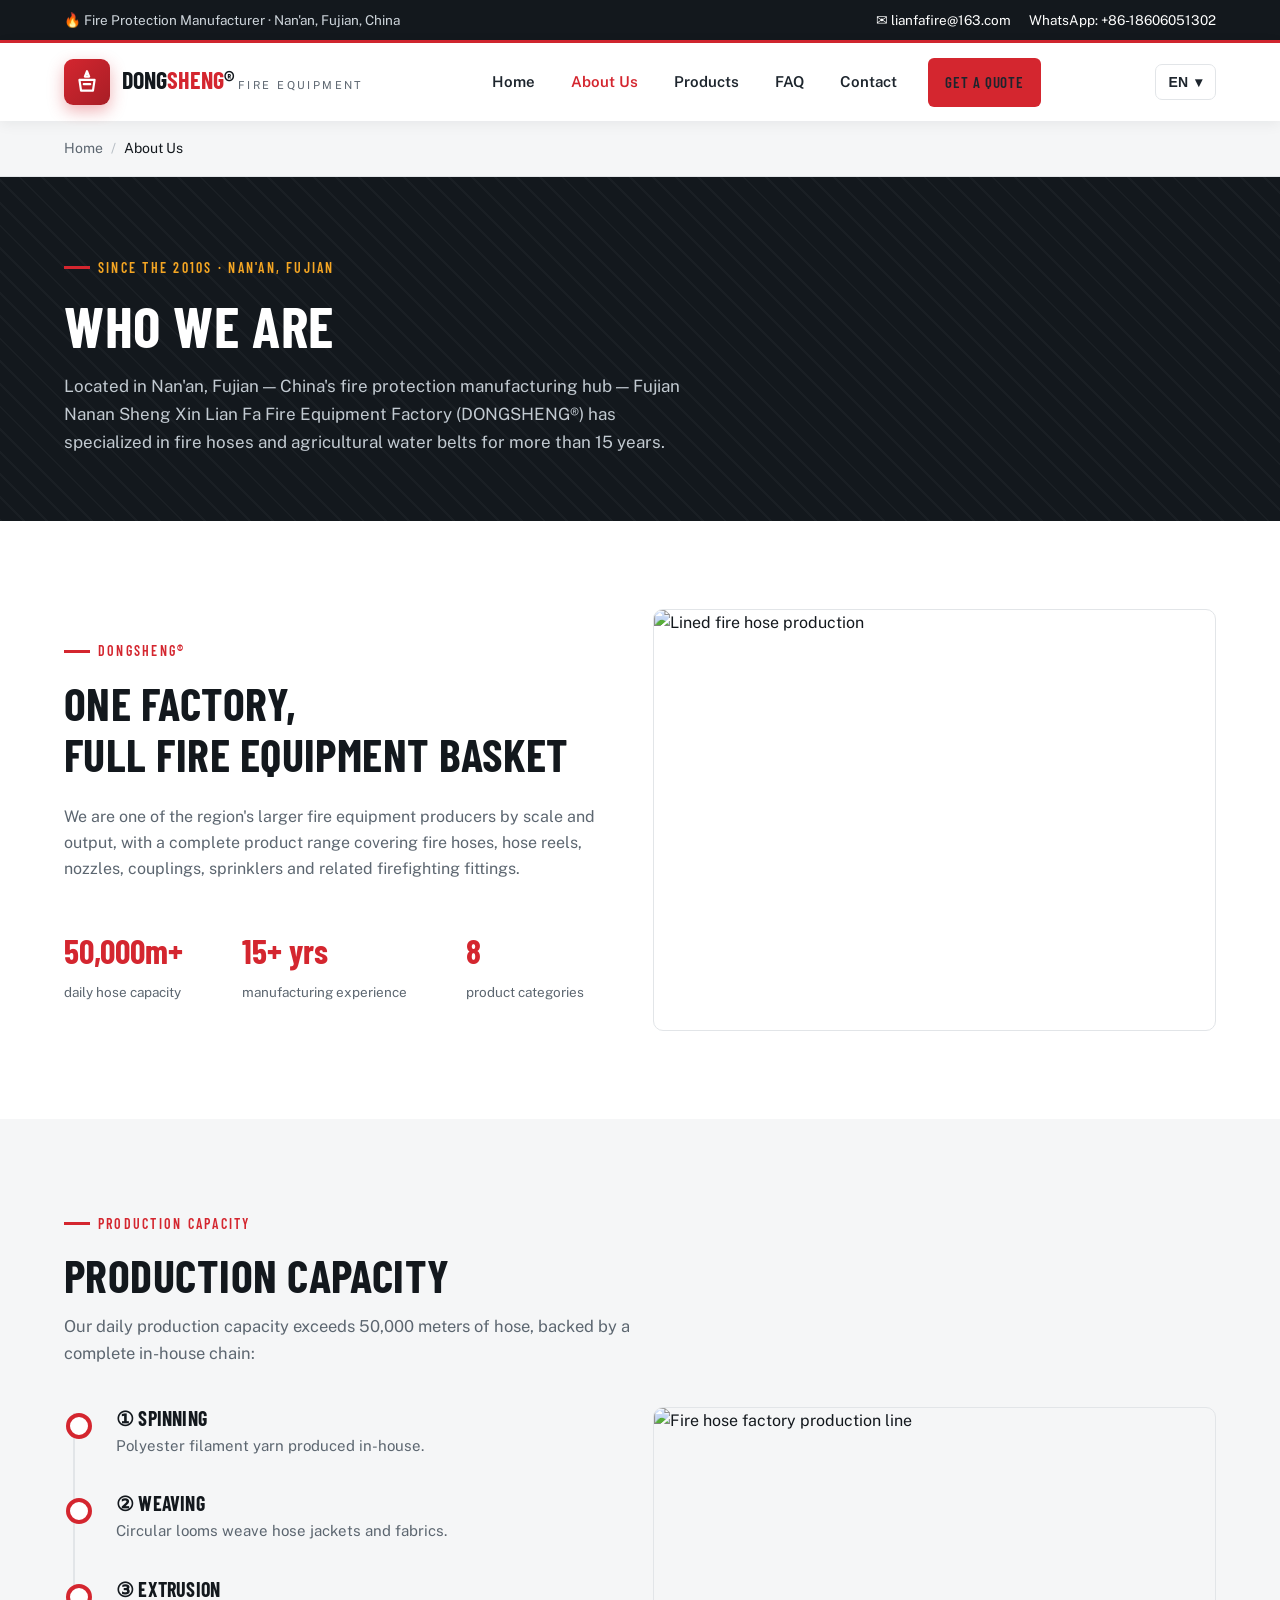
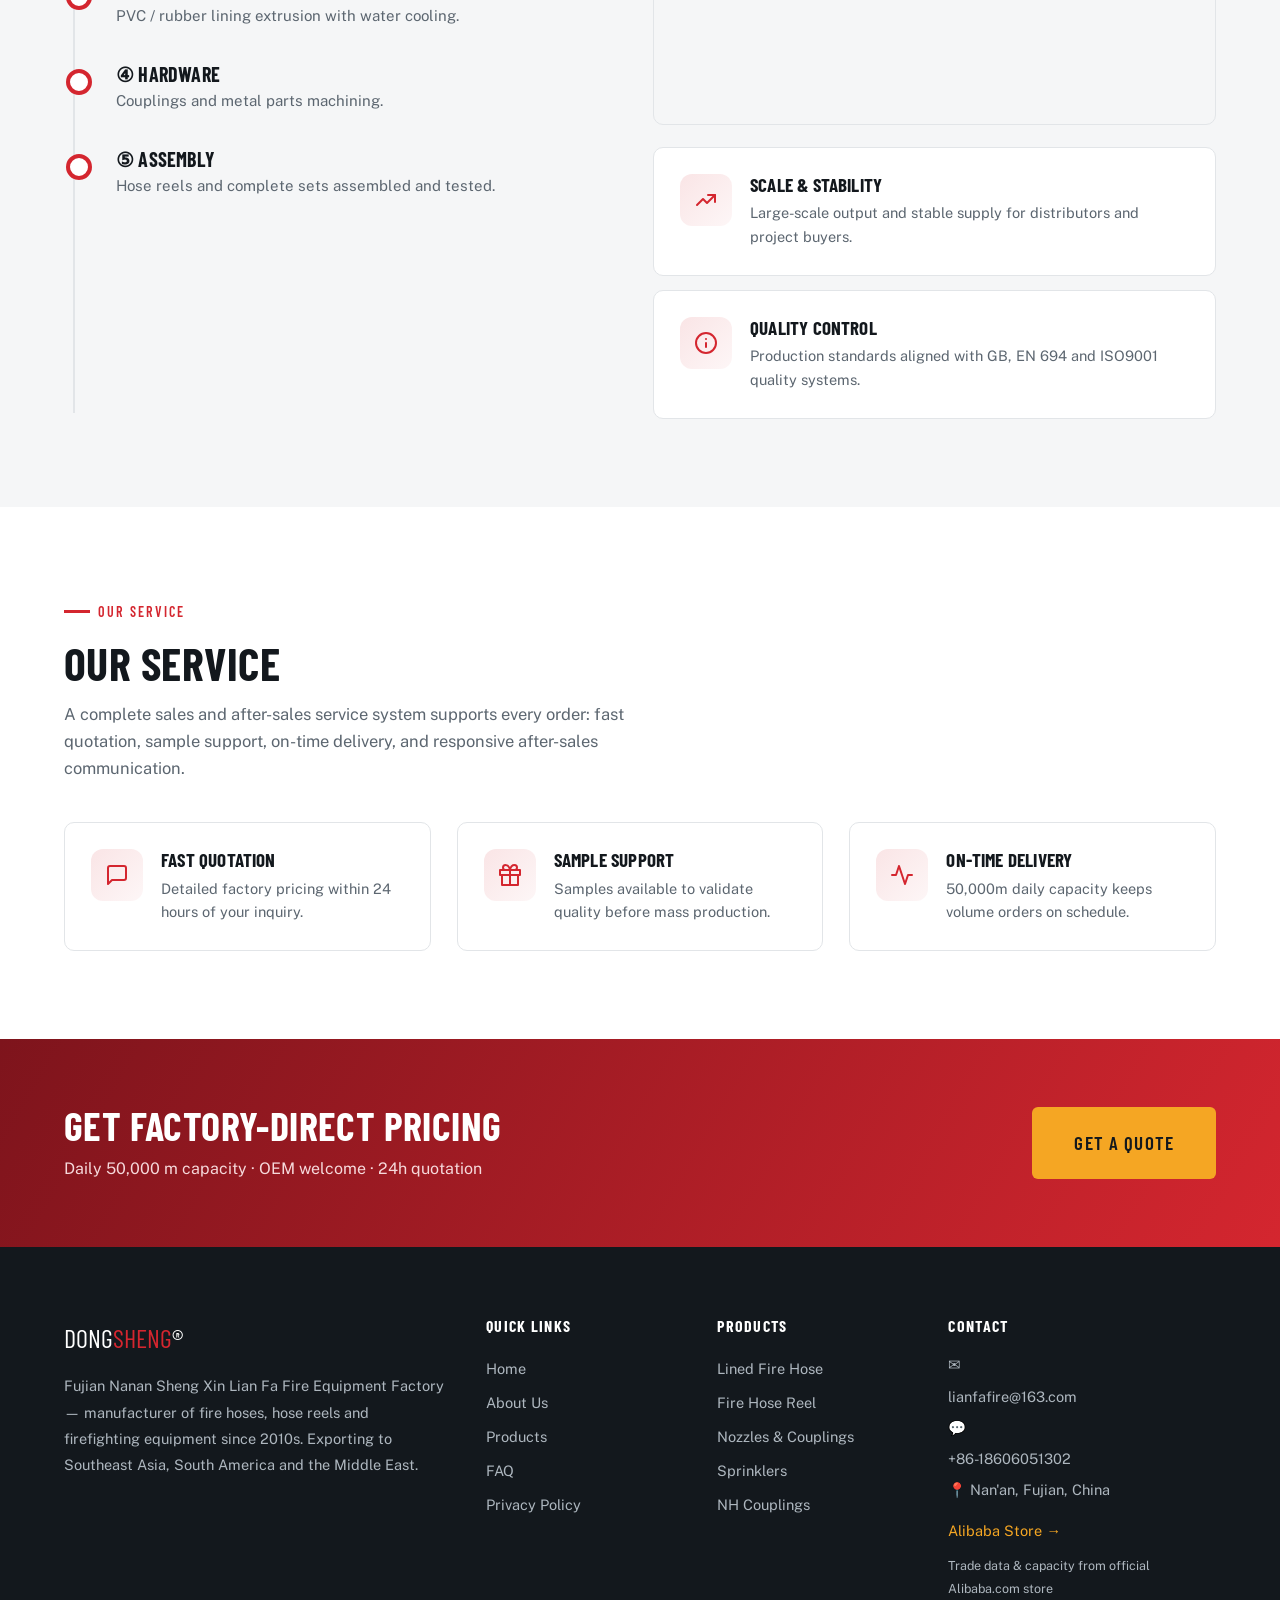
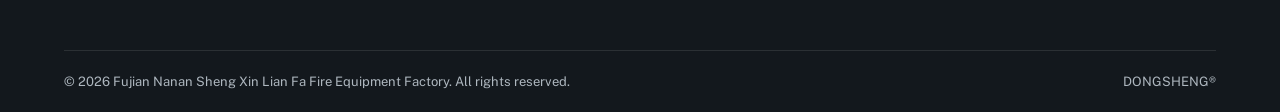
==== about.html @ 8445d13c "Initial commit: DONGSHENG fire equipment B2B site" ====
<!DOCTYPE html>
<html lang="en">
<head>
  <meta charset="UTF-8">
  <meta name="viewport" content="width=device-width, initial-scale=1.0">
  <title>About Us — Fire Equipment Factory | DONGSHENG®</title>
  <meta name="description" content="Learn about Fujian Nanan Sheng Xin Lian Fa Fire Equipment Factory (DONGSHENG®): 15+ years of fire hose manufacturing, 50,000m daily capacity, full in-house production chain from spinning to assembly.">
  <link rel="canonical" href="https://lianfafire.com/about.html">
  <meta property="og:title" content="About Us — Fire Equipment Factory | DONGSHENG®">
  <meta property="og:type" content="website">
  <meta property="og:url" content="https://lianfafire.com/about.html">
  <link rel="preconnect" href="https://fonts.googleapis.com">
  <link rel="preconnect" href="https://fonts.gstatic.com" crossorigin>
  <link href="https://fonts.googleapis.com/css2?family=Barlow+Condensed:wght@500;600;700&family=Public+Sans:wght@400;500;600;700&display=swap" rel="stylesheet">
  <link rel="stylesheet" href="assets/styles.css">
  <link rel="icon" href="data:image/svg+xml,%3Csvg xmlns='http://www.w3.org/2000/svg' viewBox='0 0 32 32'%3E%3Crect width='32' height='32' rx='7' fill='%23d4262f'/%3E%3Ctext x='16' y='23' font-family='Arial' font-size='17' font-weight='bold' fill='white' text-anchor='middle'%3EDS%3C/text%3E%3C/svg%3E">
</head>
<body>

  <div class="topbar">
    <div class="container">
      <div class="tb-item">🔥 Fire Protection Manufacturer · Nan'an, Fujian, China</div>
      <div class="tb-right">
        <a class="tb-item" href="mailto:lianfafire@163.com">✉ lianfafire@163.com</a>
        <a class="tb-item" href="https://wa.me/8618606051302" target="_blank" rel="noopener">WhatsApp: +86-18606051302</a>
      </div>
    </div>
  </div>

  <header class="header">
    <div class="container">
      <a class="logo" href="index.html" aria-label="DONGSHENG Fire Equipment Home">
        <span class="logo-mark">
          <svg width="26" height="26" viewBox="0 0 24 24" fill="none" stroke="#fff" stroke-width="2" stroke-linecap="round" stroke-linejoin="round"><path d="M12 2l2 5h-4l2-5z"/><path d="M5 10h14l-1.5 10h-11L5 10z"/><path d="M9 14h6"/></svg>
        </span>
        <span>
          <span class="logo-name">DONG<em>SHENG</em>®</span>
          <span class="logo-sub">Fire Equipment</span>
        </span>
      </a>
      <nav class="nav" aria-label="Main navigation">
        <a href="index.html" data-i18n="nav.home">Home</a>
        <a href="about.html" class="active" data-i18n="nav.about">About Us</a>
        <a href="products.html" data-i18n="nav.products">Products</a>
        <a href="faq.html" data-i18n="nav.faq">FAQ</a>
        <a href="contact.html" data-i18n="nav.contact">Contact</a>
        <a href="contact.html" class="btn btn-red nav-cta" data-i18n="nav.getQuote">Get a Quote</a>
      </nav>
      <div class="lang-switch">
        <button class="lang-btn" aria-label="Language"><span class="lang-cur">EN</span> ▾</button>
        <div class="lang-menu">
          <button data-lang="en">English <span class="lang-name">EN</span></button>
          <button data-lang="ru">Русский <span class="lang-name">RU</span></button>
          <button data-lang="pt">Português <span class="lang-name">PT</span></button>
          <button data-lang="hi">हिन्दी <span class="lang-name">HI</span></button>
          <button data-lang="zh">中文 <span class="lang-name">ZH</span></button>
        </div>
      </div>
      <button class="nav-toggle" aria-label="Menu" aria-expanded="false"><span></span><span></span><span></span></button>
    </div>
  </header>

  <main>
    <div class="crumbs">
      <div class="container"><a href="index.html" data-i18n="nav.home">Home</a><span class="sep">/</span><span data-i18n="nav.about">About Us</span></div>
    </div>

    <section class="page-hero">
      <div class="container">
        <span class="eyebrow" style="color:var(--amber);">Since the 2010s · Nan'an, Fujian</span>
        <h1 data-i18n="about.mission.title">Who We Are</h1>
        <p data-i18n="about.mission.p1">Located in Nan'an, Fujian — China's fire protection manufacturing hub — Fujian Nanan Sheng Xin Lian Fa Fire Equipment Factory (DONGSHENG®) has specialized in fire hoses and agricultural water belts for more than 15 years.</p>
      </div>
    </section>

    <section class="section">
      <div class="container">
        <div class="grid grid-2" style="align-items:center;">
          <div class="reveal">
            <span class="eyebrow">DONGSHENG®</span>
            <h2 class="section-title">One Factory,<br>Full Fire Equipment Basket</h2>
            <p class="mt-2" style="color:var(--muted);" data-i18n="about.mission.p2">We are one of the region's larger fire equipment producers by scale and output, with a complete product range covering fire hoses, hose reels, nozzles, couplings, sprinklers and related firefighting fittings.</p>
            <div class="mt-3 flex-between" style="max-width:520px;">
              <div><b style="font-family:var(--font-head);font-size:34px;color:var(--red);">50,000m+</b><br><span class="muted" style="font-size:13.5px;">daily hose capacity</span></div>
              <div><b style="font-family:var(--font-head);font-size:34px;color:var(--red);">15+ yrs</b><br><span class="muted" style="font-size:13.5px;">manufacturing experience</span></div>
              <div><b style="font-family:var(--font-head);font-size:34px;color:var(--red);">8</b><br><span class="muted" style="font-size:13.5px;">product categories</span></div>
            </div>
          </div>
          <div class="reveal">
            <div style="border:1px solid var(--line);border-radius:var(--radius);overflow:hidden;">
              <img src="https://sc02.alicdn.com/kf/A5c08ccefdda9488db5d02a4362a3e3b1j.jpg" alt="Lined fire hose production" loading="lazy" style="width:100%;aspect-ratio:4/3;object-fit:cover;">
            </div>
          </div>
        </div>
      </div>
    </section>

    <section class="section" style="background:var(--paper);">
      <div class="container">
        <div class="reveal">
          <span class="eyebrow" data-i18n="about.cap.title">Production Capacity</span>
          <h2 class="section-title" data-i18n="about.cap.title">Production Capacity</h2>
          <p class="section-sub" data-i18n="about.cap.p">Our daily production capacity exceeds 50,000 meters of hose, backed by a complete in-house chain:</p>
        </div>
        <div class="grid grid-2 mt-3">
          <div class="timeline reveal">
            <div class="tl-item"><h3>① <span data-i18n="cap.1t">Spinning</span></h3><p data-i18n="cap.1">Polyester filament yarn produced in-house.</p></div>
            <div class="tl-item"><h3>② <span data-i18n="cap.2t">Weaving</span></h3><p data-i18n="cap.2">Circular looms weave hose jackets and fabrics.</p></div>
            <div class="tl-item"><h3>③ <span data-i18n="cap.3t">Extrusion</span></h3><p data-i18n="cap.3">PVC / rubber lining extrusion with water cooling.</p></div>
            <div class="tl-item"><h3>④ <span data-i18n="cap.4t">Hardware</span></h3><p data-i18n="cap.4">Couplings and metal parts machining.</p></div>
            <div class="tl-item"><h3>⑤ <span data-i18n="cap.5t">Assembly</span></h3><p data-i18n="cap.5">Hose reels and complete sets assembled and tested.</p></div>
          </div>
          <div class="reveal">
            <div style="border:1px solid var(--line);border-radius:var(--radius);overflow:hidden;margin-bottom:22px;">
              <img src="https://sc02.alicdn.com/kf/H8f4245711346481982e16016b97c5605e.jpg" alt="Fire hose factory production line" loading="lazy" style="width:100%;aspect-ratio:16/9;object-fit:cover;">
            </div>
            <div class="feature" style="margin-bottom:14px;">
              <span class="f-icon"><svg width="24" height="24" viewBox="0 0 24 24" fill="none" stroke="currentColor" stroke-width="2" stroke-linecap="round" stroke-linejoin="round"><path d="M3 17l6-6 4 4 8-8"/><path d="M14 7h7v7"/></svg></span>
              <div><h3>Scale &amp; Stability</h3><p>Large-scale output and stable supply for distributors and project buyers.</p></div>
            </div>
            <div class="feature">
              <span class="f-icon"><svg width="24" height="24" viewBox="0 0 24 24" fill="none" stroke="currentColor" stroke-width="2" stroke-linecap="round" stroke-linejoin="round"><circle cx="12" cy="12" r="10"/><path d="M12 16v-4"/><path d="M12 8h.01"/></svg></span>
              <div><h3>Quality Control</h3><p>Production standards aligned with GB, EN 694 and ISO9001 quality systems.</p></div>
            </div>
          </div>
        </div>
      </div>
    </section>

    <section class="section">
      <div class="container">
        <div class="reveal">
          <span class="eyebrow" data-i18n="about.svc.title">Our Service</span>
          <h2 class="section-title" data-i18n="about.svc.title">Our Service</h2>
          <p class="section-sub" data-i18n="about.svc.p">A complete sales and after-sales service system supports every order: fast quotation, sample support, on-time delivery, and responsive after-sales communication.</p>
        </div>
        <div class="grid grid-3 mt-3">
          <div class="feature reveal"><span class="f-icon"><svg width="24" height="24" viewBox="0 0 24 24" fill="none" stroke="currentColor" stroke-width="2" stroke-linecap="round" stroke-linejoin="round"><path d="M21 15a2 2 0 0 1-2 2H7l-4 4V5a2 2 0 0 1 2-2h14a2 2 0 0 1 2 2z"/></svg></span><div><h3>Fast Quotation</h3><p>Detailed factory pricing within 24 hours of your inquiry.</p></div></div>
          <div class="feature reveal"><span class="f-icon"><svg width="24" height="24" viewBox="0 0 24 24" fill="none" stroke="currentColor" stroke-width="2" stroke-linecap="round" stroke-linejoin="round"><path d="M20 12v10H4V12"/><path d="M2 7h20v5H2z"/><path d="M12 22V7"/><path d="M12 7H7.5a2.5 2.5 0 0 1 0-5C11 2 12 7 12 7z"/><path d="M12 7h4.5a2.5 2.5 0 0 0 0-5C13 2 12 7 12 7z"/></svg></span><div><h3>Sample Support</h3><p>Samples available to validate quality before mass production.</p></div></div>
          <div class="feature reveal"><span class="f-icon"><svg width="24" height="24" viewBox="0 0 24 24" fill="none" stroke="currentColor" stroke-width="2" stroke-linecap="round" stroke-linejoin="round"><path d="M22 12h-4l-3 9L9 3l-3 9H2"/></svg></span><div><h3>On-time Delivery</h3><p>50,000m daily capacity keeps volume orders on schedule.</p></div></div>
        </div>
      </div>
    </section>

    <section class="band band-red">
      <div class="container" style="padding-top:64px;padding-bottom:64px;">
        <div>
          <h2 data-i18n="cta.band.title">Get Factory-Direct Pricing</h2>
          <p data-i18n="cta.band.sub">Daily 50,000 m capacity · OEM welcome · 24h quotation</p>
        </div>
        <a href="contact.html" class="btn btn-amber btn-lg" data-i18n="cta.band.btn">Get a Quote</a>
      </div>
    </section>
  </main>

  <footer class="footer">
    <div class="container">
      <div class="f-grid">
        <div>
          <div class="f-logo">DONG<em>SHENG</em>®</div>
          <p data-i18n="footer.about">Fujian Nanan Sheng Xin Lian Fa Fire Equipment Factory — manufacturer of fire hoses, hose reels and firefighting equipment. Exporting to Southeast Asia, South America and the Middle East.</p>
        </div>
        <div>
          <h4 data-i18n="footer.quick">Quick Links</h4>
          <a href="index.html" data-i18n="nav.home">Home</a>
          <a href="about.html" data-i18n="nav.about">About Us</a>
          <a href="products.html" data-i18n="nav.products">Products</a>
          <a href="faq.html" data-i18n="nav.faq">FAQ</a>
          <a href="privacy.html" data-i18n="privacy.title">Privacy Policy</a>
        </div>
        <div>
          <h4 data-i18n="footer.prod">Products</h4>
          <a href="product-fire-hose-8-65-25.html">Lined Fire Hose</a>
          <a href="product-fire-hose-reel.html">Fire Hose Reel</a>
          <a href="product-fire-nozzle.html">Nozzles &amp; Couplings</a>
          <a href="product-sprinkler-zstz15.html">Sprinklers</a>
          <a href="product-nh-couplings.html">NH Couplings</a>
        </div>
        <div>
          <h4 data-i18n="footer.contact">Contact</h4>
          <p>✉ <a href="mailto:lianfafire@163.com">lianfafire@163.com</a></p>
          <p>💬 <a href="https://wa.me/8618606051302" target="_blank" rel="noopener">+86-18606051302</a></p>
          <p>📍 Nan'an, Fujian, China</p>
          <p style="margin-top:10px;"><a href="https://lianfafire.en.alibaba.com/" target="_blank" rel="noopener" style="color:var(--amber);">Alibaba Store →</a></p>
          <p style="font-size:12.5px;margin-top:6px;" data-i18n="footer.verified">Trade data &amp; capacity from official Alibaba.com store</p>
        </div>
      </div>
      <div class="footer-bottom">
        <span>© 2026 Fujian Nanan Sheng Xin Lian Fa Fire Equipment Factory. <span data-i18n="footer.rights">All rights reserved.</span></span>
        <span>DONGSHENG®</span>
      </div>
    </div>
  </footer>

  <script src="assets/i18n.js"></script>
  <script src="assets/script.js"></script>
</body>
</html>
---- assets/styles.css ----
/* ============================================================
   LIANFA FIRE — DONGSHENG® B2B Export Website
   Design system: Fire red + charcoal industrial premium
   ============================================================ */

:root {
  --red: #d4262f;
  --red-dark: #a81e26;
  --red-deep: #7e141c;
  --amber: #f5a623;
  --amber-soft: #ffe9c2;
  --ink: #13181d;
  --ink-2: #1d252d;
  --ink-3: #26313b;
  --paper: #f5f6f7;
  --line: #e2e5e8;
  --white: #ffffff;
  --muted: #5c6670;
  --font-head: "Barlow Condensed", "Arial Narrow", sans-serif;
  --font-body: "Public Sans", "Segoe UI", sans-serif;
  --shadow: 0 10px 30px rgba(19, 24, 29, 0.12);
  --shadow-lg: 0 24px 60px rgba(19, 24, 29, 0.18);
  --radius: 10px;
  --maxw: 1200px;
}

* { margin: 0; padding: 0; box-sizing: border-box; }

html { scroll-behavior: smooth; }

body {
  font-family: var(--font-body);
  color: var(--ink);
  background: var(--white);
  line-height: 1.65;
  -webkit-font-smoothing: antialiased;
}

img { max-width: 100%; display: block; }
a { color: inherit; text-decoration: none; }
ul { list-style: none; }

.container { width: 100%; max-width: var(--maxw); margin: 0 auto; padding: 0 24px; }

/* ---------- Typography ---------- */
h1, h2, h3, h4 { font-family: var(--font-head); line-height: 1.12; letter-spacing: 0.01em; }

.section { padding: 88px 0; }
.section-tight { padding: 64px 0; }

.eyebrow {
  display: inline-flex; align-items: center; gap: 8px;
  font-family: var(--font-head); font-size: 14px; font-weight: 600;
  letter-spacing: 0.16em; text-transform: uppercase; color: var(--red);
  margin-bottom: 14px;
}
.eyebrow::before { content: ""; width: 26px; height: 3px; background: var(--red); }

.section-title { font-size: clamp(30px, 4vw, 46px); font-weight: 700; text-transform: uppercase; }
.section-sub { color: var(--muted); max-width: 640px; margin-top: 12px; font-size: 16.5px; }

.lead { font-size: 19px; color: var(--ink-2); }

/* ---------- Buttons ---------- */
.btn {
  display: inline-flex; align-items: center; justify-content: center; gap: 10px;
  padding: 15px 30px; border-radius: 6px;
  font-family: var(--font-head); font-size: 17px; font-weight: 600;
  letter-spacing: 0.06em; text-transform: uppercase;
  cursor: pointer; border: 2px solid transparent; transition: all 0.25s ease;
}
.btn-red { background: var(--red); color: #fff; }
.btn-red:hover { background: var(--red-dark); transform: translateY(-2px); box-shadow: 0 12px 26px rgba(212, 38, 47, 0.35); }
.btn-amber { background: var(--amber); color: var(--ink); }
.btn-amber:hover { background: #e8951a; transform: translateY(-2px); }
.btn-ghost { background: transparent; color: #fff; border-color: rgba(255,255,255,0.45); }
.btn-ghost:hover { border-color: #fff; background: rgba(255,255,255,0.08); }
.btn-dark { background: var(--ink); color: #fff; }
.btn-dark:hover { background: var(--ink-2); }
.btn-lg { padding: 18px 40px; font-size: 19px; }

/* ---------- Top bar ---------- */
.topbar {
  background: var(--ink); color: #cfd6dc; font-size: 13.5px;
  padding: 9px 0; border-bottom: 3px solid var(--red);
}
.topbar .container { display: flex; justify-content: space-between; align-items: center; gap: 16px; flex-wrap: wrap; }
.topbar a { color: #fff; }
.topbar .tb-item { display: inline-flex; align-items: center; gap: 6px; }
.topbar .tb-right { display: flex; gap: 18px; align-items: center; }

/* ---------- Header ---------- */
.header { position: sticky; top: 0; z-index: 100; background: var(--white); box-shadow: 0 2px 14px rgba(19,24,29,0.07); }
.header .container { display: flex; align-items: center; justify-content: space-between; height: 78px; gap: 20px; }

.logo { display: flex; align-items: center; gap: 12px; }
.logo-mark {
  width: 46px; height: 46px; border-radius: 9px;
  background: linear-gradient(135deg, var(--red) 0%, var(--red-dark) 100%);
  display: grid; place-items: center; color: #fff;
  box-shadow: 0 6px 16px rgba(212,38,47,0.35);
}
.logo-name { font-family: var(--font-head); font-weight: 700; font-size: 24px; line-height: 1; text-transform: uppercase; }
.logo-name em { font-style: normal; color: var(--red); }
.logo-sub { font-size: 11px; letter-spacing: 0.22em; color: var(--muted); text-transform: uppercase; margin-top: 3px; }

.nav { display: flex; align-items: center; gap: 6px; }
.nav a {
  padding: 10px 15px; font-size: 15px; font-weight: 600; color: var(--ink-2);
  border-radius: 6px; transition: all 0.2s;
}
.nav a:hover { color: var(--red); background: rgba(212,38,47,0.06); }
.nav a.active { color: var(--red); }

.nav-cta { margin-left: 10px; padding: 11px 22px; }

.lang-switch { position: relative; }
.lang-btn {
  display: inline-flex; align-items: center; gap: 7px;
  padding: 9px 13px; border: 1.5px solid var(--line); border-radius: 7px;
  background: #fff; cursor: pointer; font-size: 14px; font-weight: 600; color: var(--ink-2);
}
.lang-btn:hover { border-color: var(--red); }
.lang-menu {
  position: absolute; top: calc(100% + 8px); right: 0; min-width: 170px;
  background: #fff; border: 1px solid var(--line); border-radius: 9px;
  box-shadow: var(--shadow); overflow: hidden; display: none; z-index: 50;
}
.lang-menu.open { display: block; }
.lang-menu button {
  width: 100%; text-align: left; padding: 11px 16px; border: 0; background: #fff;
  font-size: 14.5px; cursor: pointer; display: flex; justify-content: space-between; gap: 8px;
}
.lang-menu button:hover { background: var(--paper); }
.lang-menu button .lang-name { color: var(--muted); font-size: 12.5px; }

/* Mobile nav */
.nav-toggle { display: none; background: none; border: 0; cursor: pointer; padding: 8px; }
.nav-toggle span { display: block; width: 24px; height: 2.6px; background: var(--ink); margin: 5px 0; border-radius: 2px; transition: 0.3s; }

@media (max-width: 1020px) {
  .nav-toggle { display: block; }
  .nav {
    position: fixed; top: 0; right: -320px; width: 300px; height: 100vh;
    background: var(--white); flex-direction: column; align-items: flex-start;
    padding: 96px 28px 40px; gap: 4px; transition: right 0.35s ease;
    box-shadow: -20px 0 50px rgba(0,0,0,0.15); z-index: 90;
  }
  .nav.open { right: 0; }
  .nav a { width: 100%; font-size: 17px; padding: 13px 10px; }
  .nav-cta { margin: 16px 0 0; width: 100%; justify-content: center; }
  .lang-switch { position: fixed; top: 22px; right: 78px; z-index: 95; }
}

/* ---------- Hero ---------- */
.hero {
  position: relative; color: #fff; overflow: hidden;
  background:
    linear-gradient(115deg, rgba(13,17,21,0.96) 0%, rgba(19,24,29,0.88) 55%, rgba(212,38,47,0.55) 100%),
    repeating-linear-gradient(45deg, rgba(255,255,255,0.035) 0 2px, transparent 2px 14px),
    var(--ink);
}
.hero::after {
  content: ""; position: absolute; inset: 0; pointer-events: none;
  background: linear-gradient(90deg, transparent 0 62%, rgba(245,166,35,0.14) 62% 65%, transparent 65%),
              linear-gradient(0deg, transparent 0 85%, rgba(255,255,255,0.05) 85% 100%);
}
.hero .container { position: relative; z-index: 2; padding-top: 108px; padding-bottom: 118px; }

.hero-tag {
  display: inline-flex; align-items: center; gap: 10px;
  background: rgba(255,255,255,0.1); border: 1px solid rgba(255,255,255,0.22);
  padding: 8px 16px; border-radius: 100px; font-size: 13.5px; letter-spacing: 0.1em;
  text-transform: uppercase; margin-bottom: 26px; backdrop-filter: blur(4px);
}
.hero-tag .dot { width: 8px; height: 8px; border-radius: 50%; background: var(--amber); animation: pulse 1.6s infinite; }

.hero h1 { font-size: clamp(42px, 6.4vw, 78px); font-weight: 700; text-transform: uppercase; max-width: 780px; }
.hero h1 .hl { color: var(--amber); }
.hero p { font-size: 18.5px; max-width: 620px; margin: 22px 0 34px; color: #d9dee3; }
.hero-actions { display: flex; gap: 16px; flex-wrap: wrap; }

.hero-stats {
  display: grid; grid-template-columns: repeat(4, 1fr); gap: 18px;
  margin-top: 64px; padding-top: 40px; border-top: 1px solid rgba(255,255,255,0.16);
}
.stat b { font-family: var(--font-head); font-size: clamp(30px, 3.6vw, 44px); font-weight: 700; color: #fff; display: block; }
.stat b em { font-style: normal; color: var(--amber); }
.stat span { font-size: 14px; color: #b9c2ca; letter-spacing: 0.06em; text-transform: uppercase; }

@keyframes pulse { 0%,100% { opacity: 1; } 50% { opacity: 0.35; } }

/* ---------- Marquee strip ---------- */
.strip { background: var(--red); color: #fff; padding: 14px 0; overflow: hidden; }
.strip-track { display: flex; gap: 52px; white-space: nowrap; animation: scrollx 30s linear infinite; width: max-content; }
.strip span { font-family: var(--font-head); font-size: 16px; letter-spacing: 0.14em; text-transform: uppercase; font-weight: 600; display: inline-flex; align-items: center; gap: 52px; }
@keyframes scrollx { to { transform: translateX(-50%); } }

/* ---------- Cards ---------- */
.grid { display: grid; gap: 26px; }
.grid-2 { grid-template-columns: repeat(2, 1fr); }
.grid-3 { grid-template-columns: repeat(3, 1fr); }
.grid-4 { grid-template-columns: repeat(4, 1fr); }
@media (max-width: 980px) { .grid-4 { grid-template-columns: repeat(2, 1fr); } .grid-3 { grid-template-columns: repeat(2, 1fr); } }
@media (max-width: 640px) { .grid-4, .grid-3, .grid-2 { grid-template-columns: 1fr; } }

.card {
  background: #fff; border: 1px solid var(--line); border-radius: var(--radius);
  overflow: hidden; transition: transform 0.3s ease, box-shadow 0.3s ease;
}
.card:hover { transform: translateY(-6px); box-shadow: var(--shadow-lg); }

.product-card .p-media {
  aspect-ratio: 4/3; background: var(--paper); display: grid; place-items: center;
  position: relative; overflow: hidden;
}
.product-card .p-media img { width: 100%; height: 100%; object-fit: cover; }
.product-card .p-body { padding: 22px 22px 26px; }
.product-card h3 { font-size: 21px; text-transform: uppercase; }
.product-card .p-cat { font-size: 12.5px; letter-spacing: 0.12em; text-transform: uppercase; color: var(--red); font-weight: 700; margin-bottom: 8px; }
.product-card p { color: var(--muted); font-size: 14.5px; margin: 10px 0 16px; }
.product-card .btn { width: 100%; }

.badge {
  position: absolute; top: 14px; left: 14px; z-index: 2;
  background: var(--amber); color: var(--ink); font-family: var(--font-head);
  font-size: 12px; font-weight: 700; letter-spacing: 0.12em; text-transform: uppercase;
  padding: 6px 12px; border-radius: 100px;
}

/* ---------- Feature blocks ---------- */
.feature { display: flex; gap: 18px; padding: 26px; background: #fff; border: 1px solid var(--line); border-radius: var(--radius); }
.feature .f-icon {
  flex: 0 0 52px; width: 52px; height: 52px; border-radius: 12px;
  background: linear-gradient(135deg, rgba(212,38,47,0.12), rgba(212,38,47,0.04));
  color: var(--red); display: grid; place-items: center;
}
.feature h3 { font-size: 19px; text-transform: uppercase; margin-bottom: 6px; }
.feature p { font-size: 14.5px; color: var(--muted); }

/* ---------- Spec table ---------- */
.spec-table { width: 100%; border-collapse: collapse; background: #fff; border: 1px solid var(--line); border-radius: var(--radius); overflow: hidden; }
.spec-table th, .spec-table td { padding: 14px 18px; text-align: left; font-size: 15px; border-bottom: 1px solid var(--line); }
.spec-table th { background: var(--ink); color: #fff; font-family: var(--font-head); font-size: 14.5px; letter-spacing: 0.1em; text-transform: uppercase; }
.spec-table tr:last-child td { border-bottom: 0; }
.spec-table tr:nth-child(even) td { background: var(--paper); }
.spec-table td:first-child { font-weight: 700; color: var(--ink-2); width: 34%; }

/* ---------- Quote / band ---------- */
.band { background: var(--ink); color: #fff; }
.band .container { display: flex; align-items: center; justify-content: space-between; gap: 32px; flex-wrap: wrap; }
.band h2 { font-size: clamp(26px, 3.4vw, 40px); text-transform: uppercase; }
.band p { color: #c2cad1; margin-top: 8px; max-width: 560px; }
.band-red { background: linear-gradient(120deg, var(--red-deep), var(--red)); }
.band-red p { color: #f6d9db; }

/* ---------- Timeline ---------- */
.timeline { position: relative; padding-left: 34px; }
.timeline::before { content: ""; position: absolute; left: 9px; top: 6px; bottom: 6px; width: 2px; background: var(--line); }
.tl-item { position: relative; padding: 0 0 34px 18px; }
.tl-item::before {
  content: ""; position: absolute; left: -32px; top: 6px; width: 18px; height: 18px;
  border-radius: 50%; background: #fff; border: 4px solid var(--red);
}
.tl-item h3 { font-size: 20px; text-transform: uppercase; }
.tl-item p { color: var(--muted); font-size: 15px; margin-top: 4px; }

/* ---------- FAQ ---------- */
.faq-item { border: 1px solid var(--line); border-radius: var(--radius); margin-bottom: 14px; background: #fff; overflow: hidden; }
.faq-q {
  width: 100%; text-align: left; background: none; border: 0; cursor: pointer;
  padding: 20px 22px; font-family: var(--font-head); font-size: 19px; font-weight: 600;
  display: flex; justify-content: space-between; align-items: center; gap: 16px; color: var(--ink);
}
.faq-q .faq-ico { flex: 0 0 26px; width: 26px; height: 26px; border-radius: 50%; background: rgba(212,38,47,0.1); color: var(--red); display: grid; place-items: center; font-size: 18px; transition: transform 0.3s; }
.faq-item.open .faq-q .faq-ico { transform: rotate(45deg); }
.faq-a { max-height: 0; overflow: hidden; transition: max-height 0.35s ease; }
.faq-a-inner { padding: 0 22px 22px; color: var(--muted); font-size: 15.5px; }

/* ---------- Forms ---------- */
.form-card { background: #fff; border: 1px solid var(--line); border-radius: var(--radius); padding: 34px; box-shadow: var(--shadow); }
.field { margin-bottom: 18px; }
.field label { display: block; font-weight: 600; font-size: 14px; margin-bottom: 7px; }
.field input, .field select, .field textarea {
  width: 100%; padding: 13px 15px; border: 1.5px solid var(--line); border-radius: 7px;
  font-family: var(--font-body); font-size: 15px; transition: border-color 0.2s; background: #fff;
}
.field input:focus, .field select:focus, .field textarea:focus { outline: none; border-color: var(--red); }
.field textarea { min-height: 130px; resize: vertical; }
.form-note { font-size: 13px; color: var(--muted); margin-top: 14px; }

/* ---------- Contact info cards ---------- */
.contact-card { background: #fff; border: 1px solid var(--line); border-radius: var(--radius); padding: 28px; display: flex; gap: 18px; align-items: flex-start; }
.contact-card .c-icon { flex: 0 0 50px; width: 50px; height: 50px; border-radius: 12px; background: linear-gradient(135deg, var(--red), var(--red-dark)); color: #fff; display: grid; place-items: center; }
.contact-card h3 { font-size: 18px; text-transform: uppercase; margin-bottom: 4px; }
.contact-card p { color: var(--muted); font-size: 14.5px; }
.contact-card a { color: var(--red); font-weight: 600; word-break: break-all; }

/* ---------- Breadcrumb ---------- */
.crumbs { background: var(--paper); border-bottom: 1px solid var(--line); padding: 16px 0; font-size: 14px; }
.crumbs a { color: var(--muted); }
.crumbs a:hover { color: var(--red); }
.crumbs .sep { color: #b6bdc4; margin: 0 8px; }

/* ---------- Page hero (inner) ---------- */
.page-hero { background: var(--ink); color: #fff; padding: 74px 0 64px; position: relative; overflow: hidden; }
.page-hero::before {
  content: ""; position: absolute; inset: 0;
  background: repeating-linear-gradient(45deg, rgba(255,255,255,0.03) 0 2px, transparent 2px 16px);
}
.page-hero .container { position: relative; z-index: 2; }
.page-hero h1 { font-size: clamp(36px, 5vw, 58px); text-transform: uppercase; }
.page-hero p { color: #c2cad1; max-width: 620px; margin-top: 14px; font-size: 17px; }

/* ---------- Reveal animation ---------- */
.reveal { opacity: 0; transform: translateY(26px); transition: opacity 0.7s ease, transform 0.7s ease; }
.reveal.visible { opacity: 1; transform: none; }

/* ---------- Footer ---------- */
.footer { background: var(--ink); color: #aeb7bf; padding: 70px 0 0; font-size: 14.5px; }
.footer .f-grid { display: grid; grid-template-columns: 2fr 1fr 1fr 1.4fr; gap: 40px; padding-bottom: 50px; }
.footer h4 { color: #fff; font-size: 16px; text-transform: uppercase; letter-spacing: 0.08em; margin-bottom: 18px; }
.footer a { color: #aeb7bf; display: block; padding: 5px 0; transition: color 0.2s; }
.footer a:hover { color: var(--amber); }
.footer p { line-height: 1.8; }
.footer .f-logo { font-family: var(--font-head); font-size: 26px; color: #fff; text-transform: uppercase; margin-bottom: 14px; }
.footer .f-logo em { font-style: normal; color: var(--red); }
.footer-bottom { border-top: 1px solid rgba(255,255,255,0.1); padding: 20px 0; display: flex; justify-content: space-between; gap: 12px; flex-wrap: wrap; font-size: 13px; }
@media (max-width: 900px) { .footer .f-grid { grid-template-columns: 1fr 1fr; } }
@media (max-width: 560px) { .footer .f-grid { grid-template-columns: 1fr; } }

/* ---------- Misc ---------- */
.page-title { font-family: var(--font-head); font-size: 30px; text-transform: uppercase; margin-bottom: 20px; }
.muted { color: var(--muted); }
.mt-1 { margin-top: 12px; } .mt-2 { margin-top: 24px; } .mt-3 { margin-top: 40px; } .mt-4 { margin-top: 60px; }
.mb-2 { margin-bottom: 24px; }
.center { text-align: center; }
.flex-between { display: flex; justify-content: space-between; align-items: center; gap: 20px; flex-wrap: wrap; }

/* Product detail */
.pd-grid { display: grid; grid-template-columns: 1.05fr 1fr; gap: 46px; align-items: start; }
@media (max-width: 900px) { .pd-grid { grid-template-columns: 1fr; } }
.pd-media { border: 1px solid var(--line); border-radius: var(--radius); overflow: hidden; background: var(--paper); }
.pd-media img { width: 100%; aspect-ratio: 4/3; object-fit: cover; }
.pd-body h1 { font-size: clamp(30px, 4vw, 44px); text-transform: uppercase; }
.pd-specs { margin-top: 26px; }
.pd-cta { margin-top: 30px; display: flex; gap: 14px; flex-wrap: wrap; }
.pd-features { margin-top: 34px; }
.pd-features li { display: flex; gap: 12px; align-items: flex-start; padding: 9px 0; border-bottom: 1px dashed var(--line); font-size: 15px; }
.pd-features li::before { content: "✓"; color: var(--red); font-weight: 800; }

.chip { display: inline-block; background: rgba(212,38,47,0.08); color: var(--red-dark); font-size: 13px; font-weight: 600; padding: 6px 12px; border-radius: 100px; margin: 0 8px 8px 0; }
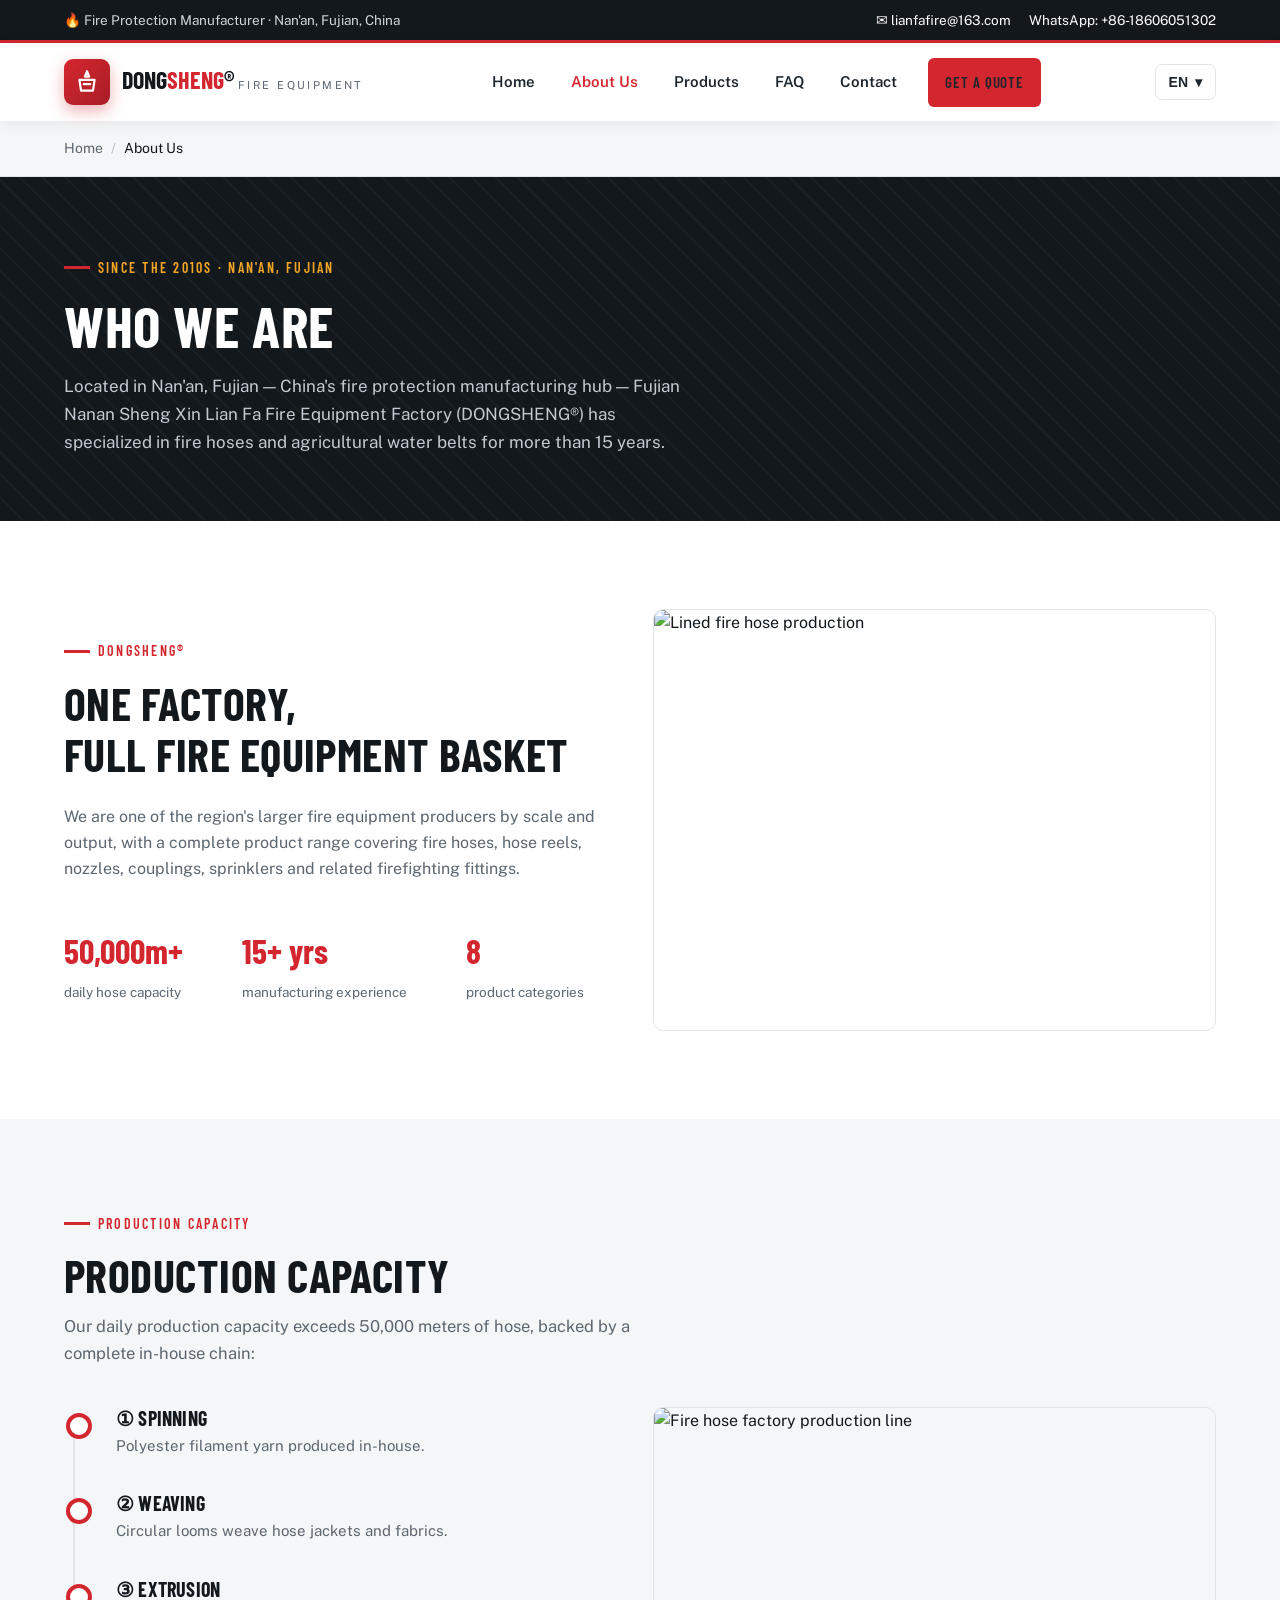
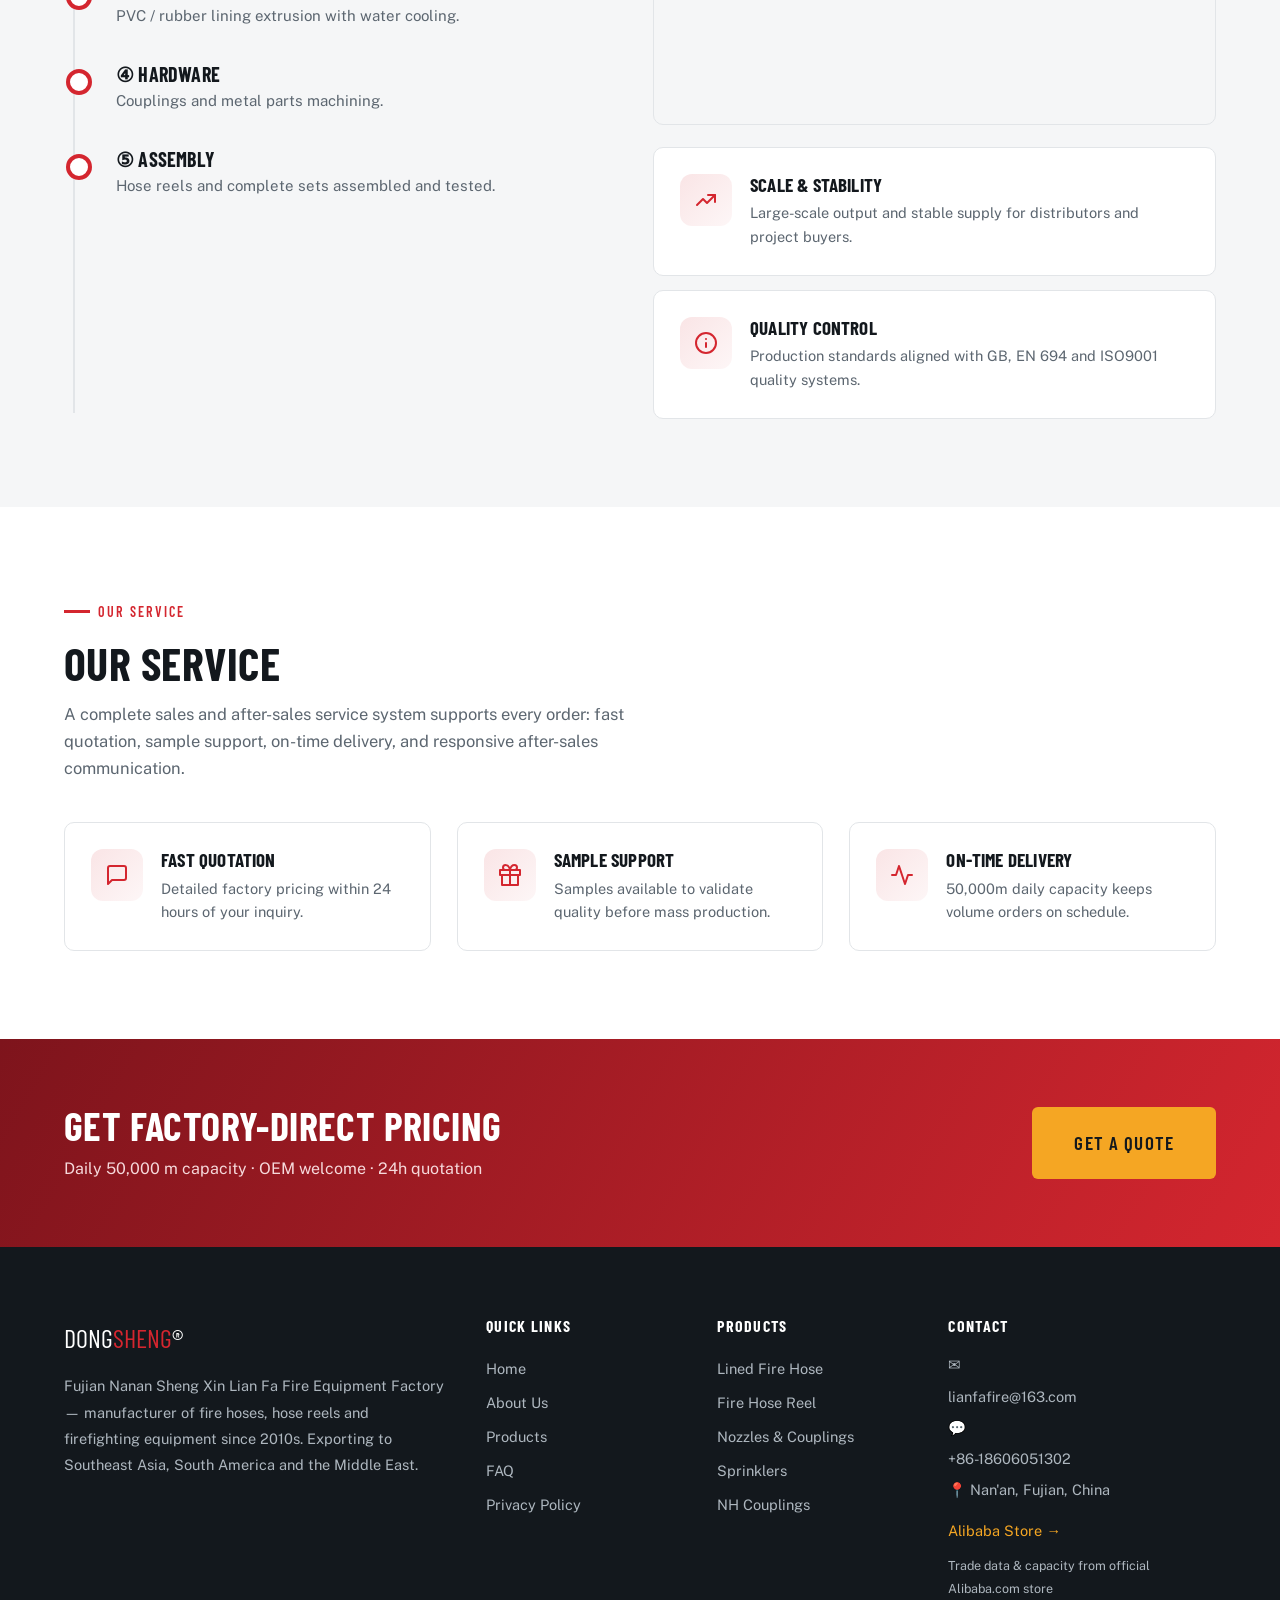
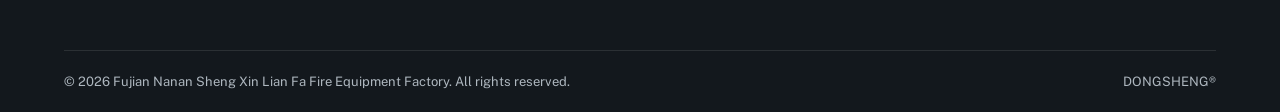
==== commit 6796bfe4: "SEO fix: add twitter card, breadcrumb schema, og:description, lazy images" ====
--- a/about.html
+++ b/about.html
@@ -14,7 +14,17 @@
   <link href="https://fonts.googleapis.com/css2?family=Barlow+Condensed:wght@500;600;700&family=Public+Sans:wght@400;500;600;700&display=swap" rel="stylesheet">
   <link rel="stylesheet" href="assets/styles.css">
   <link rel="icon" href="data:image/svg+xml,%3Csvg xmlns='http://www.w3.org/2000/svg' viewBox='0 0 32 32'%3E%3Crect width='32' height='32' rx='7' fill='%23d4262f'/%3E%3Ctext x='16' y='23' font-family='Arial' font-size='17' font-weight='bold' fill='white' text-anchor='middle'%3EDS%3C/text%3E%3C/svg%3E">
-</head>
+  <meta name="twitter:card" content="summary_large_image">
+  <meta name="twitter:title" content="DONGSHENG Fire Equipment | Fire Hoses, Reels, Sprinklers">
+  <meta name="twitter:description" content="Fire hoses, hose reels, nozzles, couplings and sprinklers - factory direct from Fujian, China. 50,000m daily capacity, OEM welcome.">
+  <script type="application/ld+json">
+  {
+    "@context": "https://schema.org",
+    "@type": "BreadcrumbList",
+    "itemListElement": [{"@type":"ListItem","position":1,"name":"Home","item":"https://lianfafire.com/"},{"@type":"ListItem","position":2,"name":"About Us","item":"https://lianfafire.com/about.html"}]
+  }
+  </script>
+  </head>
 <body>
 
   <div class="topbar">
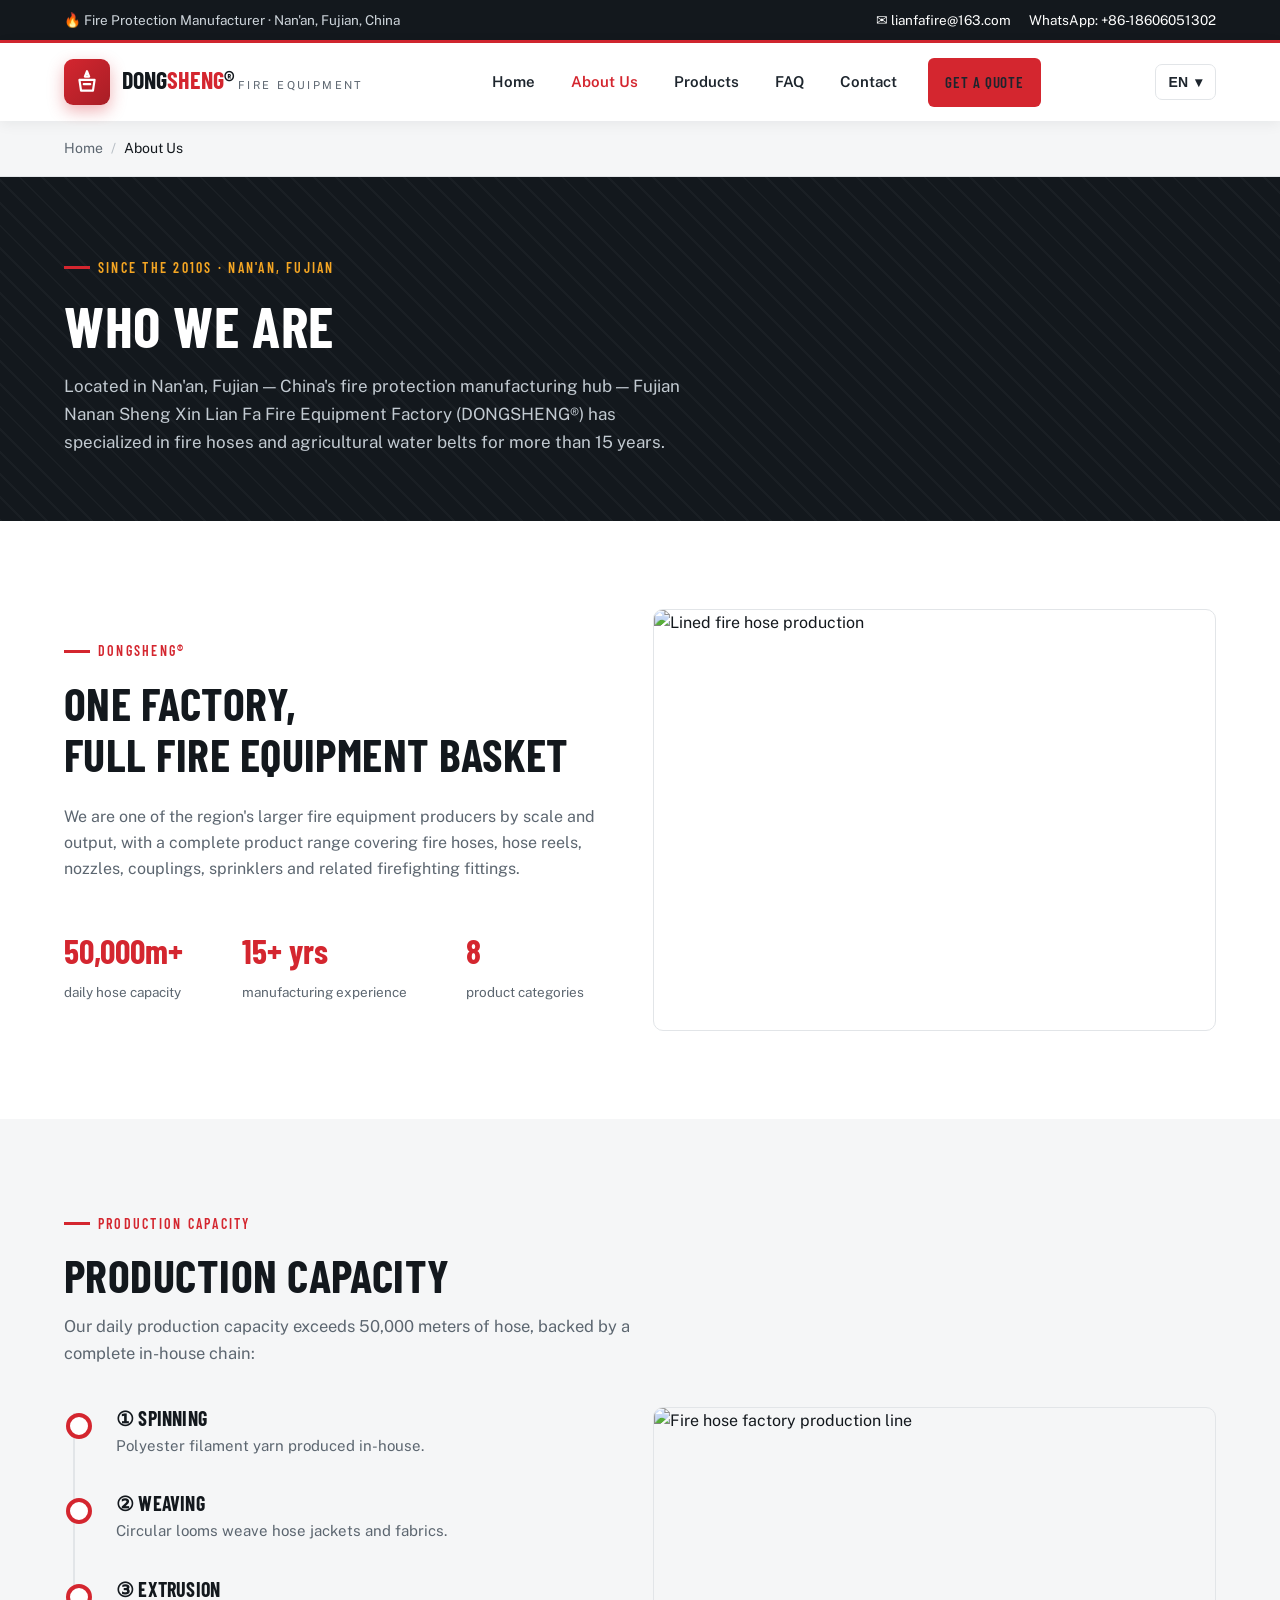
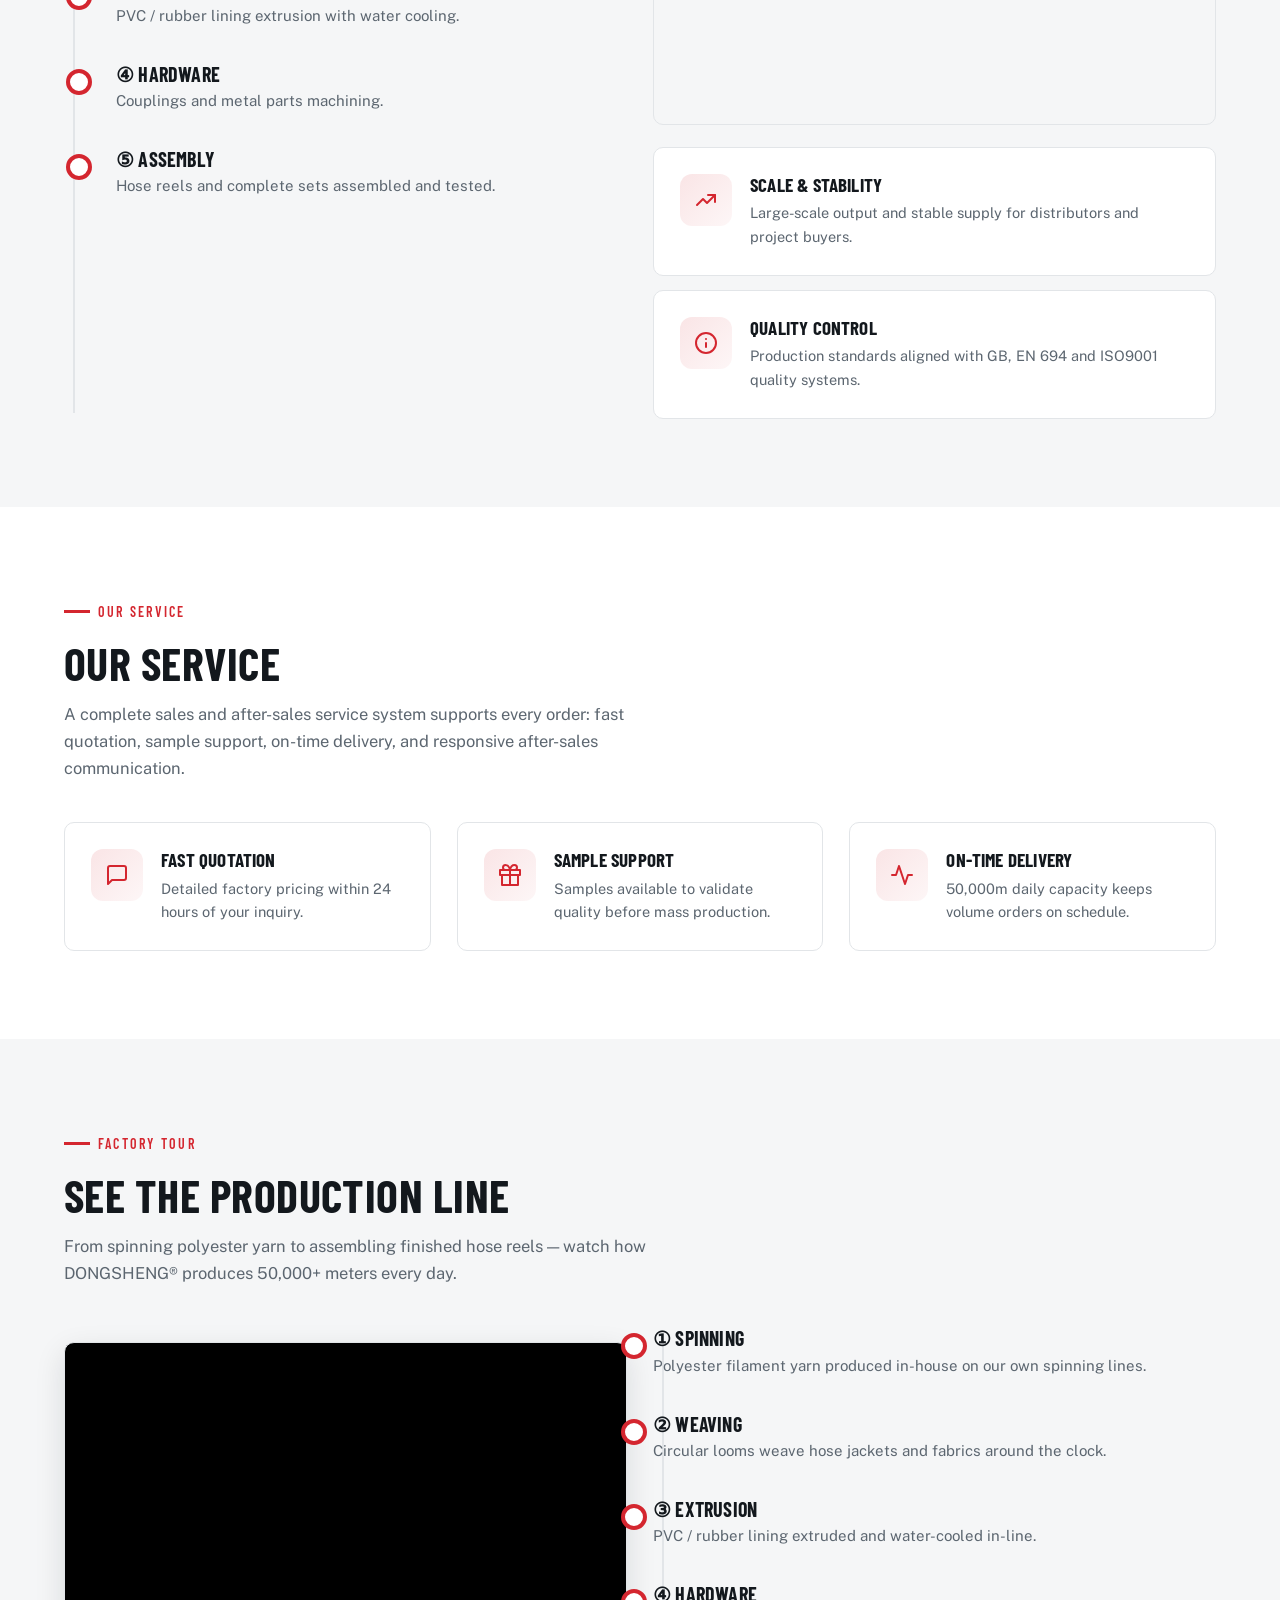
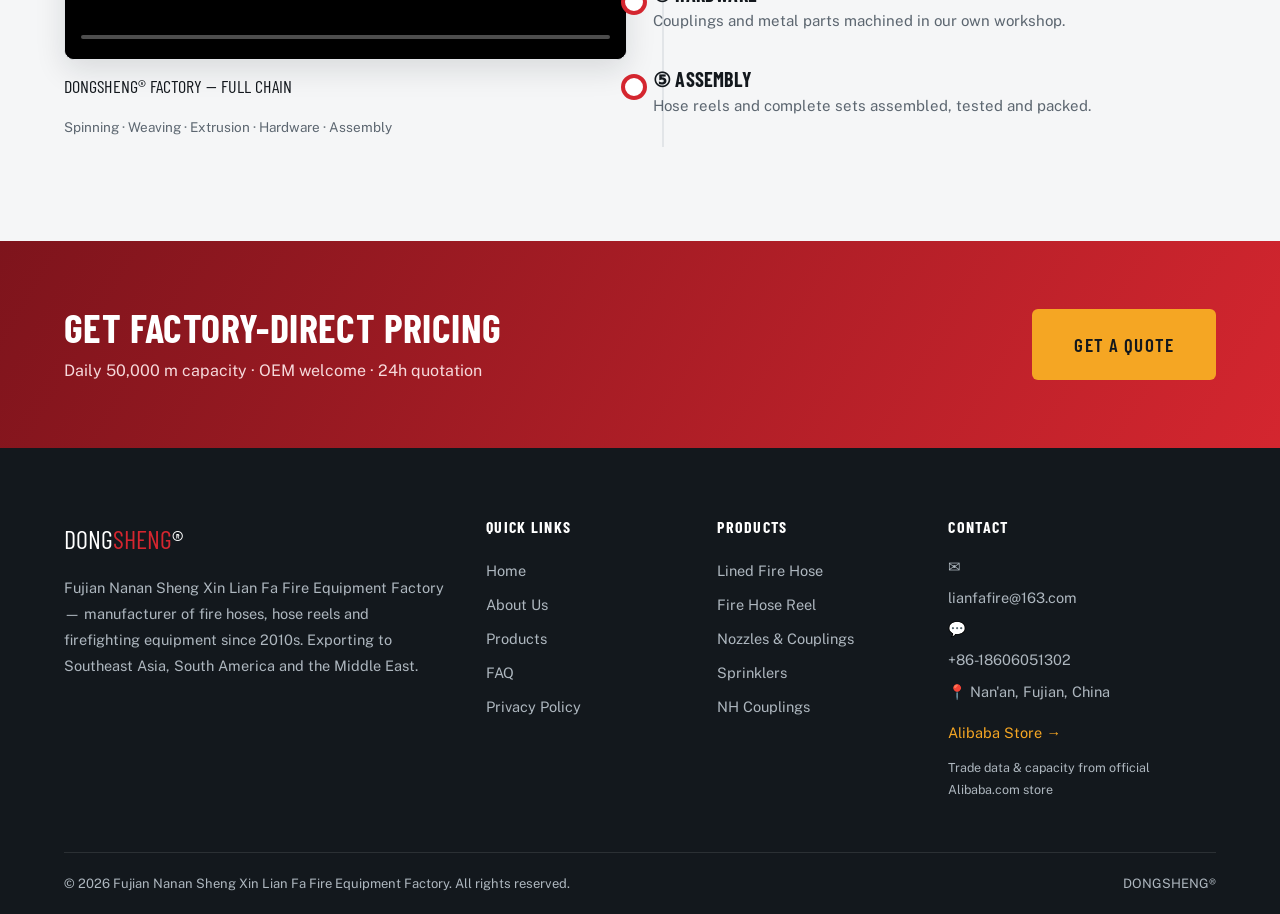
==== commit ed29f90a: "Add factory video, product filters, manufacturing pride section (HIMANN-inspired redesign)" ====
--- a/about.html
+++ b/about.html
@@ -152,6 +152,39 @@
       </div>
     </section>
 
+    <section class="section" style="background:var(--paper);">
+      <div class="container">
+        <div class="reveal">
+          <span class="eyebrow">Factory Tour</span>
+          <h2 class="section-title">See the Production Line</h2>
+          <p class="section-sub">From spinning polyester yarn to assembling finished hose reels — watch how DONGSHENG® produces 50,000+ meters every day.</p>
+        </div>
+        <div class="grid grid-2 mt-3" style="align-items:center;">
+          <div class="reveal">
+            <div class="video-wrap">
+              <video controls preload="none" poster="https://sc02.alicdn.com/kf/H8f4245711346481982e16016b97c5605e.jpg">
+                <source src="assets/videos/factory-tour.mp4" type="video/mp4">
+                Your browser does not support the video tag.
+              </video>
+            </div>
+            <div class="video-cap">
+              <span class="v-title">DONGSHENG® Factory — Full Chain</span>
+              <span class="v-sub">Spinning · Weaving · Extrusion · Hardware · Assembly</span>
+            </div>
+          </div>
+          <div class="reveal">
+            <div class="timeline" style="padding-left:0;">
+              <div class="tl-item" style="padding-left:0;"><h3>① Spinning</h3><p>Polyester filament yarn produced in-house on our own spinning lines.</p></div>
+              <div class="tl-item" style="padding-left:0;"><h3>② Weaving</h3><p>Circular looms weave hose jackets and fabrics around the clock.</p></div>
+              <div class="tl-item" style="padding-left:0;"><h3>③ Extrusion</h3><p>PVC / rubber lining extruded and water-cooled in-line.</p></div>
+              <div class="tl-item" style="padding-left:0;"><h3>④ Hardware</h3><p>Couplings and metal parts machined in our own workshop.</p></div>
+              <div class="tl-item" style="padding-left:0;"><h3>⑤ Assembly</h3><p>Hose reels and complete sets assembled, tested and packed.</p></div>
+            </div>
+          </div>
+        </div>
+      </div>
+    </section>
+
     <section class="band band-red">
       <div class="container" style="padding-top:64px;padding-bottom:64px;">
         <div>
--- a/assets/styles.css
+++ b/assets/styles.css
@@ -350,3 +350,73 @@
 .pd-features li::before { content: "✓"; color: var(--red); font-weight: 800; }
 
 .chip { display: inline-block; background: rgba(212,38,47,0.08); color: var(--red-dark); font-size: 13px; font-weight: 600; padding: 6px 12px; border-radius: 100px; margin: 0 8px 8px 0; }
+
+/* ============ HIMANN-inspired upgrades (v1.1) ============ */
+
+/* Product filter tabs */
+.filter-bar { display: flex; gap: 10px; flex-wrap: wrap; margin: 30px 0 34px; }
+.filter-tab {
+  padding: 10px 22px; border-radius: 100px; border: 1.5px solid var(--line);
+  background: #fff; font-family: var(--font-head); font-size: 15px; font-weight: 600;
+  letter-spacing: 0.08em; text-transform: uppercase; cursor: pointer; transition: all 0.25s;
+  color: var(--ink-2);
+}
+.filter-tab:hover { border-color: var(--red); color: var(--red); }
+.filter-tab.active { background: var(--red); border-color: var(--red); color: #fff; box-shadow: 0 6px 16px rgba(212,38,47,0.3); }
+
+/* Product model badge (e.g. #8-65-25) */
+.p-model {
+  position: absolute; top: 14px; right: 14px; z-index: 2;
+  background: rgba(19,24,29,0.82); color: #fff; font-family: var(--font-head);
+  font-size: 13px; font-weight: 700; letter-spacing: 0.08em;
+  padding: 5px 12px; border-radius: 100px; backdrop-filter: blur(3px);
+}
+
+/* Manufacturing pride strip (steps) */
+.pride { background: var(--ink); color: #fff; padding: 84px 0; position: relative; overflow: hidden; }
+.pride::before {
+  content: ""; position: absolute; inset: 0; opacity: 0.5;
+  background: repeating-linear-gradient(45deg, rgba(255,255,255,0.03) 0 2px, transparent 2px 18px);
+}
+.pride .container { position: relative; z-index: 2; }
+.pride-tag { color: var(--amber); font-family: var(--font-head); font-size: 13px; letter-spacing: 0.22em; text-transform: uppercase; margin-bottom: 12px; display: block; }
+.pride h2 { font-size: clamp(30px, 4.4vw, 52px); text-transform: uppercase; max-width: 720px; }
+.pride h2 em { font-style: normal; color: var(--red); }
+.pride-steps { display: grid; grid-template-columns: repeat(5, 1fr); gap: 0; margin-top: 48px; counter-reset: step; }
+.pride-step { padding: 0 18px; position: relative; }
+.pride-step::before {
+  content: counter(step, decimal-leading-zero); counter-increment: step;
+  font-family: var(--font-head); font-size: 30px; font-weight: 700; color: var(--red);
+  display: block; margin-bottom: 8px;
+}
+.pride-step::after { content: ""; position: absolute; top: 14px; right: 0; width: 1px; height: 30px; background: rgba(255,255,255,0.18); }
+.pride-step:last-child::after { display: none; }
+.pride-step h3 { font-size: 17px; text-transform: uppercase; letter-spacing: 0.04em; margin-bottom: 5px; }
+.pride-step p { font-size: 13px; color: #9aa5ae; line-height: 1.5; }
+@media (max-width: 900px) { .pride-steps { grid-template-columns: repeat(2, 1fr); row-gap: 26px; } .pride-step::after { display: none; } }
+@media (max-width: 560px) { .pride-steps { grid-template-columns: 1fr; } }
+
+/* Certification badges */
+.cert-band { background: var(--paper); border-top: 1px solid var(--line); border-bottom: 1px solid var(--line); padding: 26px 0; }
+.cert-row { display: flex; align-items: center; justify-content: center; gap: 14px; flex-wrap: wrap; }
+.cert-item {
+  display: inline-flex; align-items: center; gap: 9px; padding: 9px 18px;
+  background: #fff; border: 1px solid var(--line); border-radius: 100px;
+  font-family: var(--font-head); font-size: 14px; font-weight: 700; letter-spacing: 0.06em;
+  color: var(--ink-2); text-transform: uppercase;
+}
+.cert-item .ck { color: var(--red); font-size: 15px; }
+
+/* Video block */
+.video-wrap { position: relative; border-radius: var(--radius); overflow: hidden; border: 1px solid var(--line); background: #000; box-shadow: var(--shadow); }
+.video-wrap video { width: 100%; display: block; aspect-ratio: 16/9; object-fit: cover; }
+.video-cap { display: flex; justify-content: space-between; align-items: center; gap: 14px; margin-top: 12px; flex-wrap: wrap; }
+.video-cap .v-title { font-family: var(--font-head); font-size: 18px; text-transform: uppercase; }
+.video-cap .v-sub { font-size: 13.5px; color: var(--muted); }
+
+/* Data strip (global network) */
+.data-band { background: linear-gradient(120deg, var(--red-deep), var(--red)); color: #fff; padding: 44px 0; }
+.data-grid { display: grid; grid-template-columns: repeat(4, 1fr); gap: 24px; text-align: center; }
+.data-cell b { font-family: var(--font-head); font-size: clamp(30px, 3.6vw, 46px); display: block; }
+.data-cell span { font-size: 13.5px; letter-spacing: 0.08em; text-transform: uppercase; opacity: 0.85; }
+@media (max-width: 760px) { .data-grid { grid-template-columns: repeat(2, 1fr); } }
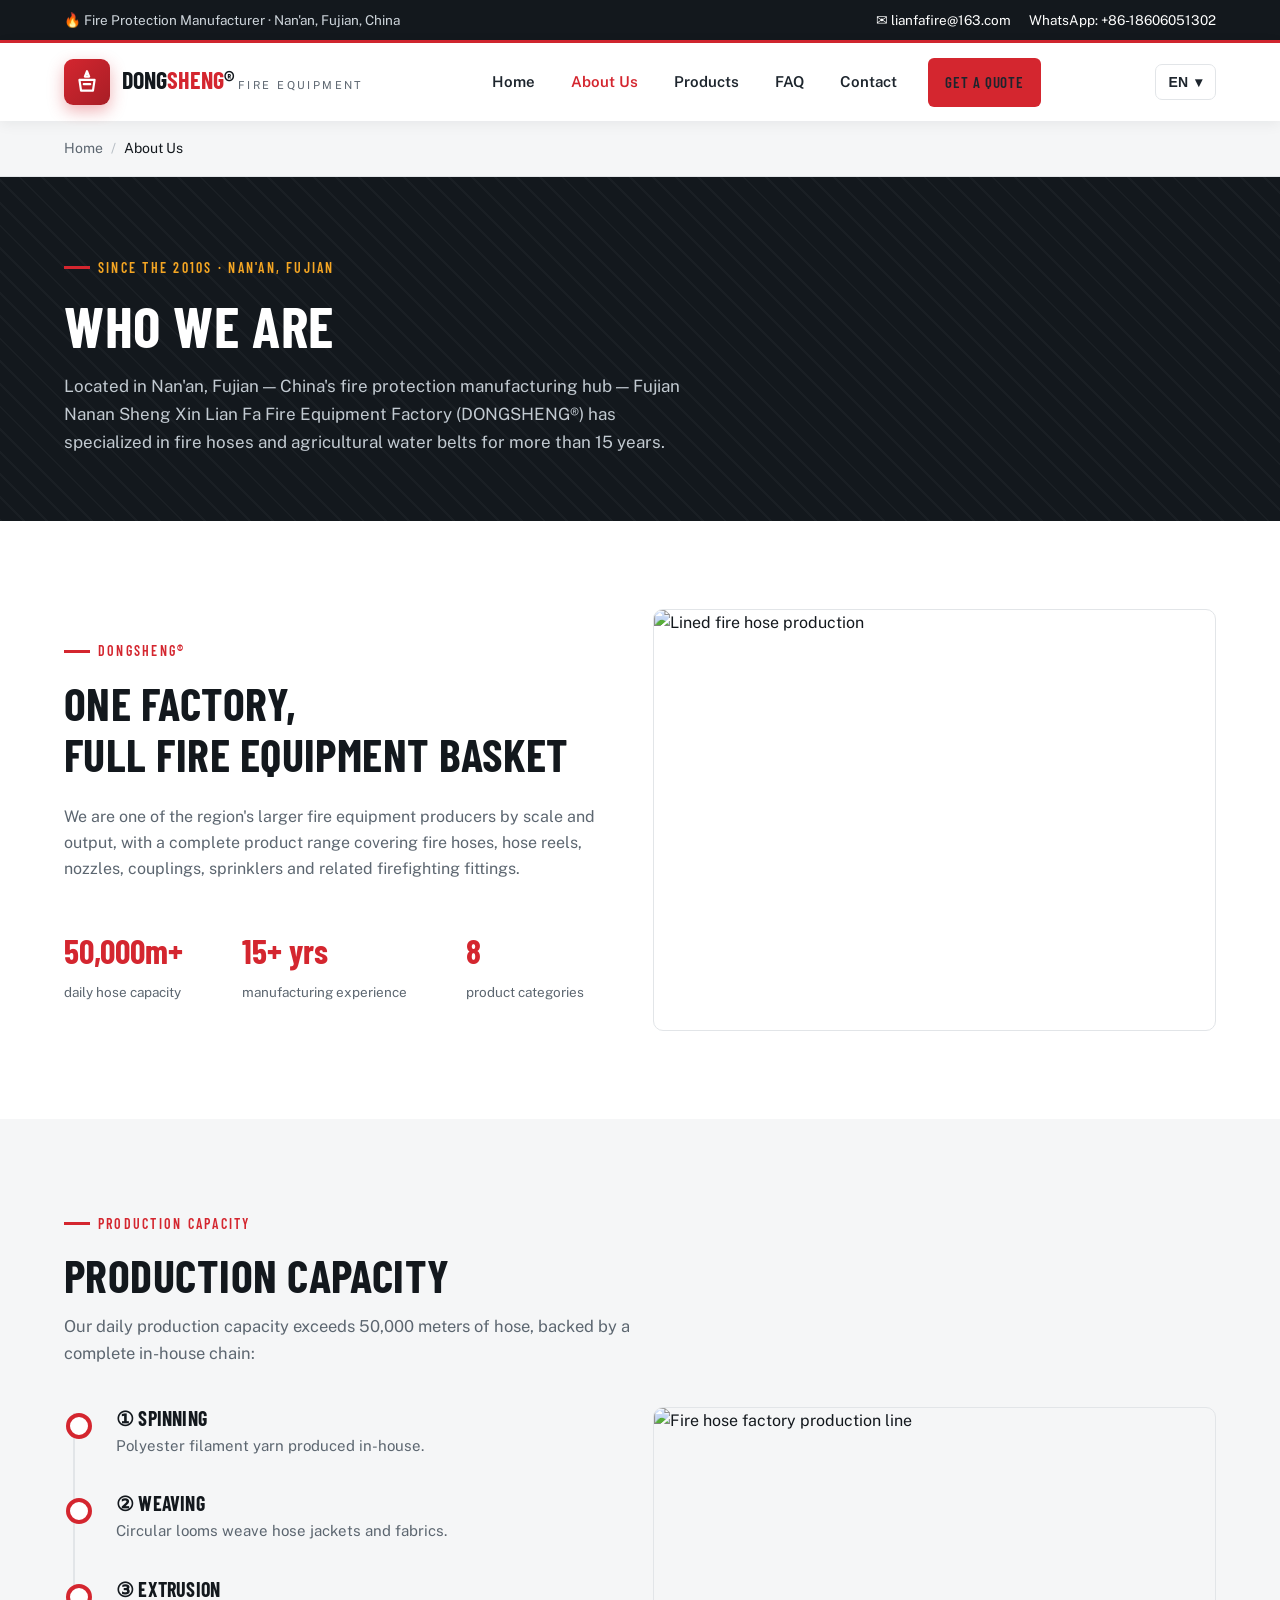
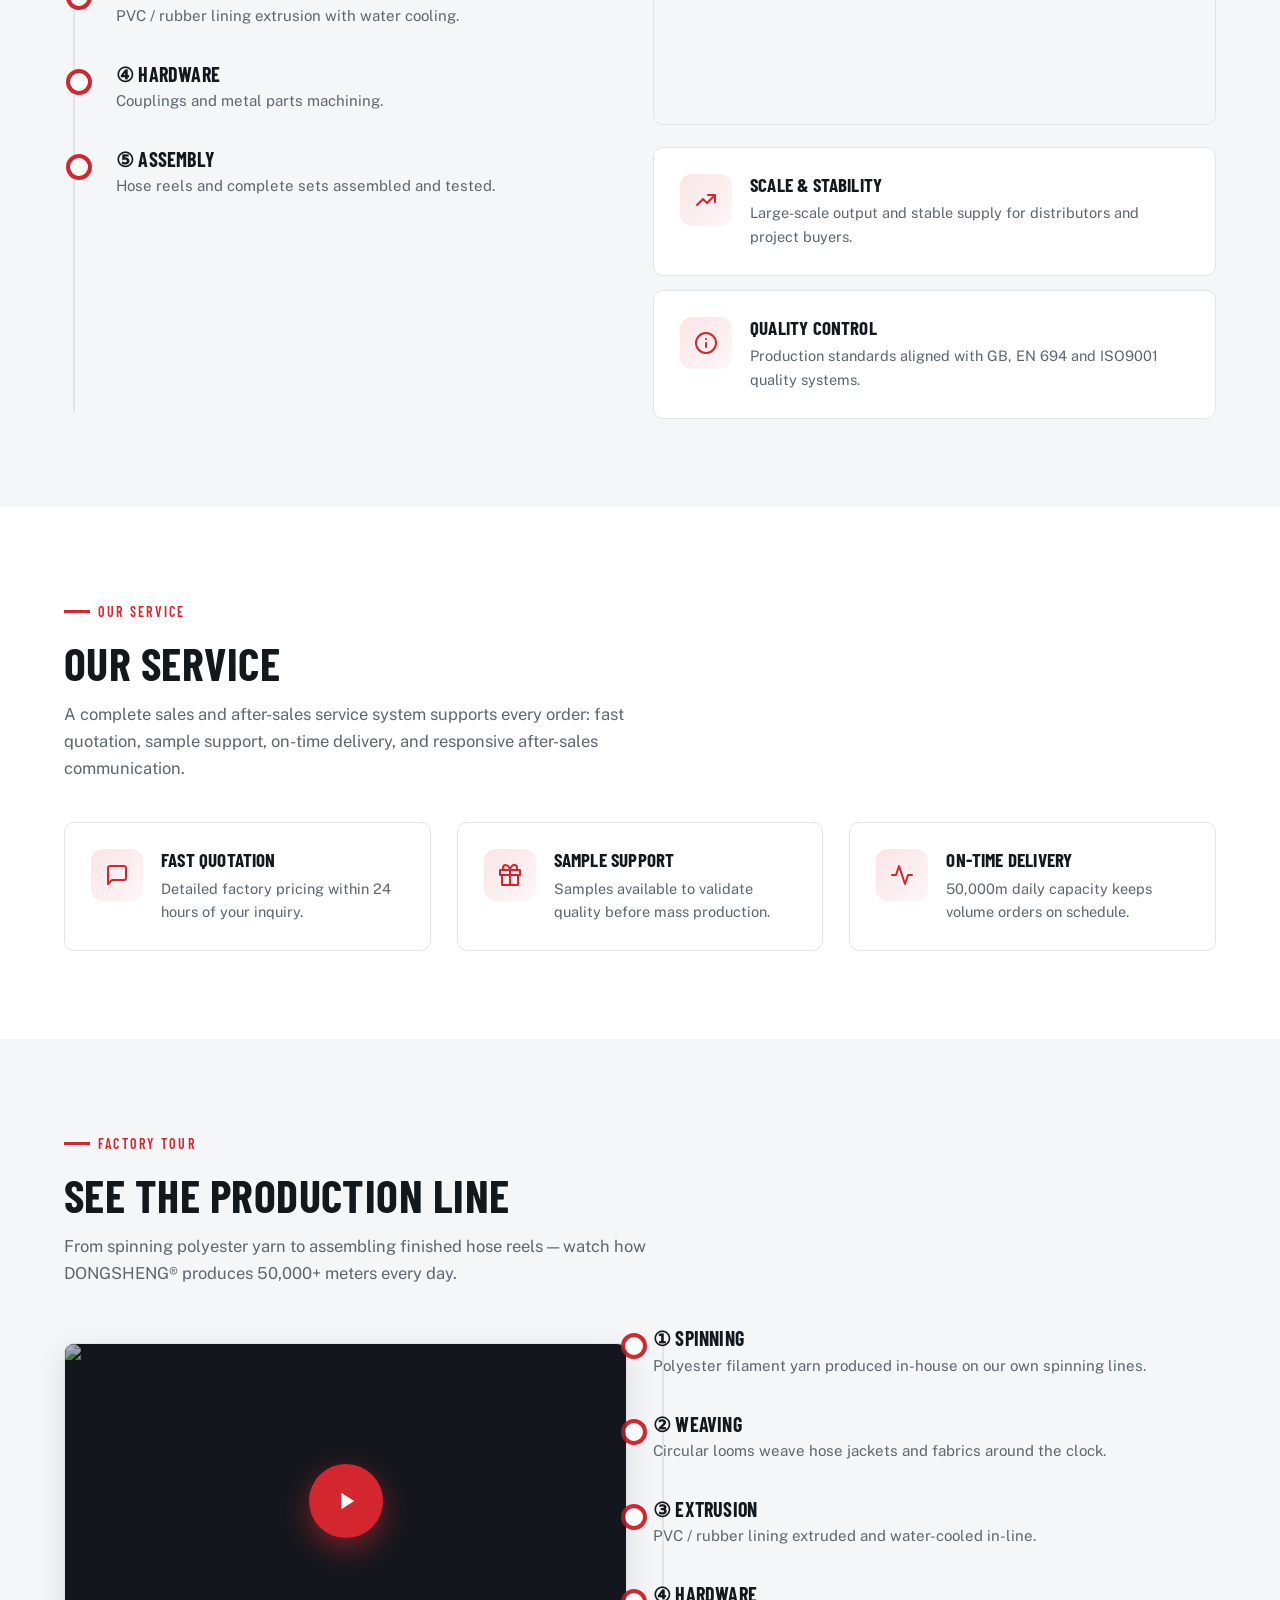
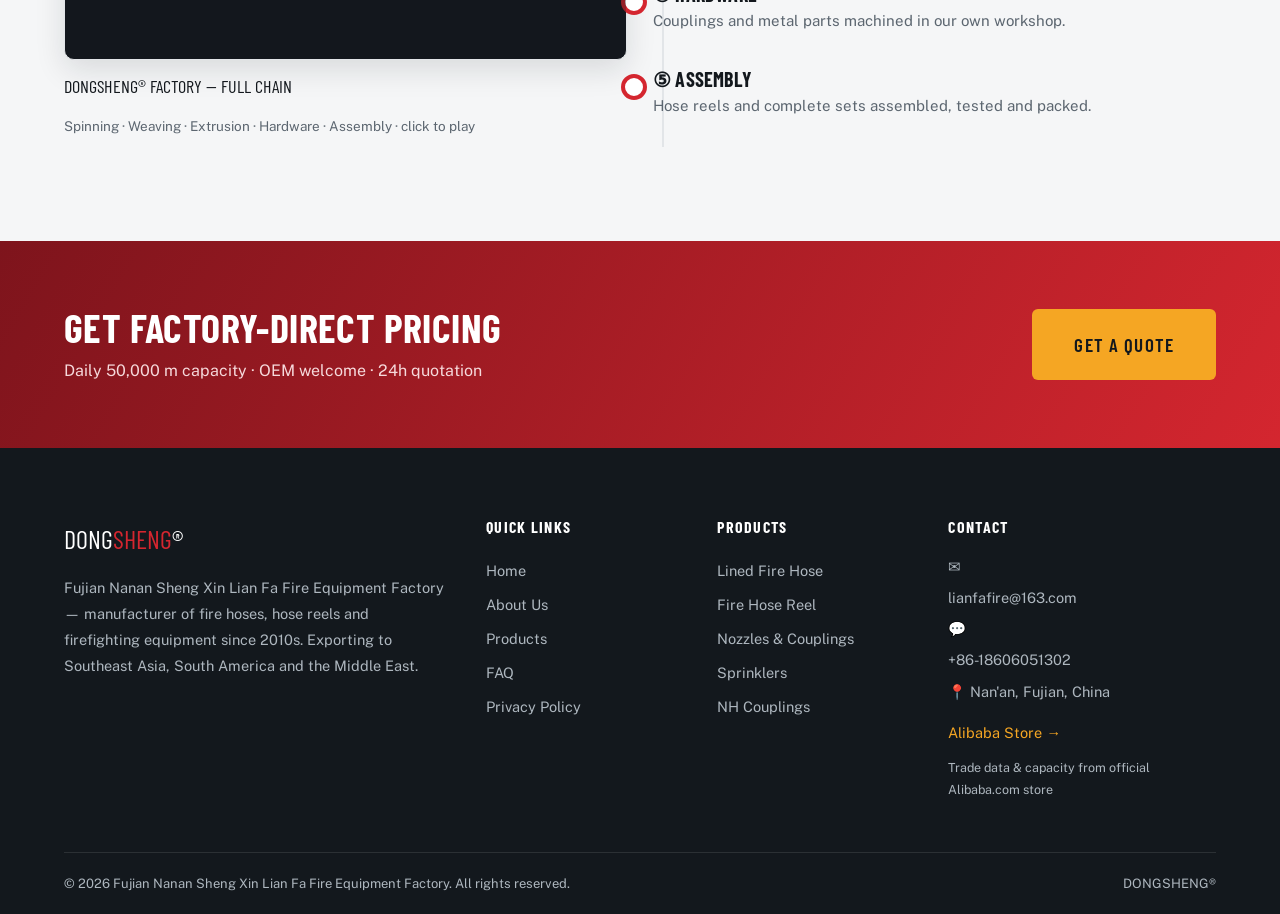
==== commit 94fb83dd: "Fix video layout: click-to-play cover mode, stable 16:9 container" ====
--- a/about.html
+++ b/about.html
@@ -161,15 +161,21 @@
         </div>
         <div class="grid grid-2 mt-3" style="align-items:center;">
           <div class="reveal">
-            <div class="video-wrap">
-              <video controls preload="none" poster="https://sc02.alicdn.com/kf/H8f4245711346481982e16016b97c5605e.jpg">
+            <div class="video-wrap" id="factoryVideoAbout">
+              <img class="v-poster" src="https://sc02.alicdn.com/kf/H8f4245711346481982e16016b97c5605e.jpg" alt="DONGSHENG factory tour preview" loading="lazy">
+              <div class="v-play" role="button" aria-label="Play factory tour video" tabindex="0">
+                <span class="pbtn">
+                  <svg width="28" height="28" viewBox="0 0 24 24" fill="#fff"><path d="M8 5v14l11-7z"/></svg>
+                </span>
+              </div>
+              <video controls preload="none" playsinline>
                 <source src="assets/videos/factory-tour.mp4" type="video/mp4">
                 Your browser does not support the video tag.
               </video>
             </div>
             <div class="video-cap">
               <span class="v-title">DONGSHENG® Factory — Full Chain</span>
-              <span class="v-sub">Spinning · Weaving · Extrusion · Hardware · Assembly</span>
+              <span class="v-sub">Spinning · Weaving · Extrusion · Hardware · Assembly · click to play</span>
             </div>
           </div>
           <div class="reveal">
--- a/assets/styles.css
+++ b/assets/styles.css
@@ -407,9 +407,31 @@
 }
 .cert-item .ck { color: var(--red); font-size: 15px; }
 
-/* Video block */
-.video-wrap { position: relative; border-radius: var(--radius); overflow: hidden; border: 1px solid var(--line); background: #000; box-shadow: var(--shadow); }
-.video-wrap video { width: 100%; display: block; aspect-ratio: 16/9; object-fit: cover; }
+/* Video block — cover + click-to-play (stable layout, no blank collapse) */
+.video-wrap {
+  position: relative; border-radius: var(--radius); overflow: hidden;
+  background: var(--ink); aspect-ratio: 16/9; min-height: 300px;
+  border: 1px solid var(--line); box-shadow: var(--shadow);
+}
+.video-wrap .v-poster {
+  position: absolute; inset: 0; width: 100%; height: 100%;
+  object-fit: cover; display: block; cursor: pointer; z-index: 1;
+}
+.video-wrap .v-play {
+  position: absolute; inset: 0; z-index: 2; display: grid; place-items: center;
+  cursor: pointer; background: rgba(19,24,29,0.32); transition: background 0.3s;
+}
+.video-wrap .v-play:hover { background: rgba(19,24,29,0.55); }
+.video-wrap .v-play .pbtn {
+  width: 74px; height: 74px; border-radius: 50%; background: var(--red);
+  display: grid; place-items: center; color: #fff;
+  box-shadow: 0 10px 30px rgba(212,38,47,0.55); transition: transform 0.25s;
+}
+.video-wrap .v-play:hover .pbtn { transform: scale(1.08); }
+.video-wrap video { width: 100%; height: 100%; object-fit: cover; display: none; z-index: 3; }
+.video-wrap.playing .v-poster, .video-wrap.playing .v-play { display: none; }
+.video-wrap.playing video { display: block; }
+@media (max-width: 640px) { .video-wrap { min-height: 200px; } }
 .video-cap { display: flex; justify-content: space-between; align-items: center; gap: 14px; margin-top: 12px; flex-wrap: wrap; }
 .video-cap .v-title { font-family: var(--font-head); font-size: 18px; text-transform: uppercase; }
 .video-cap .v-sub { font-size: 13.5px; color: var(--muted); }
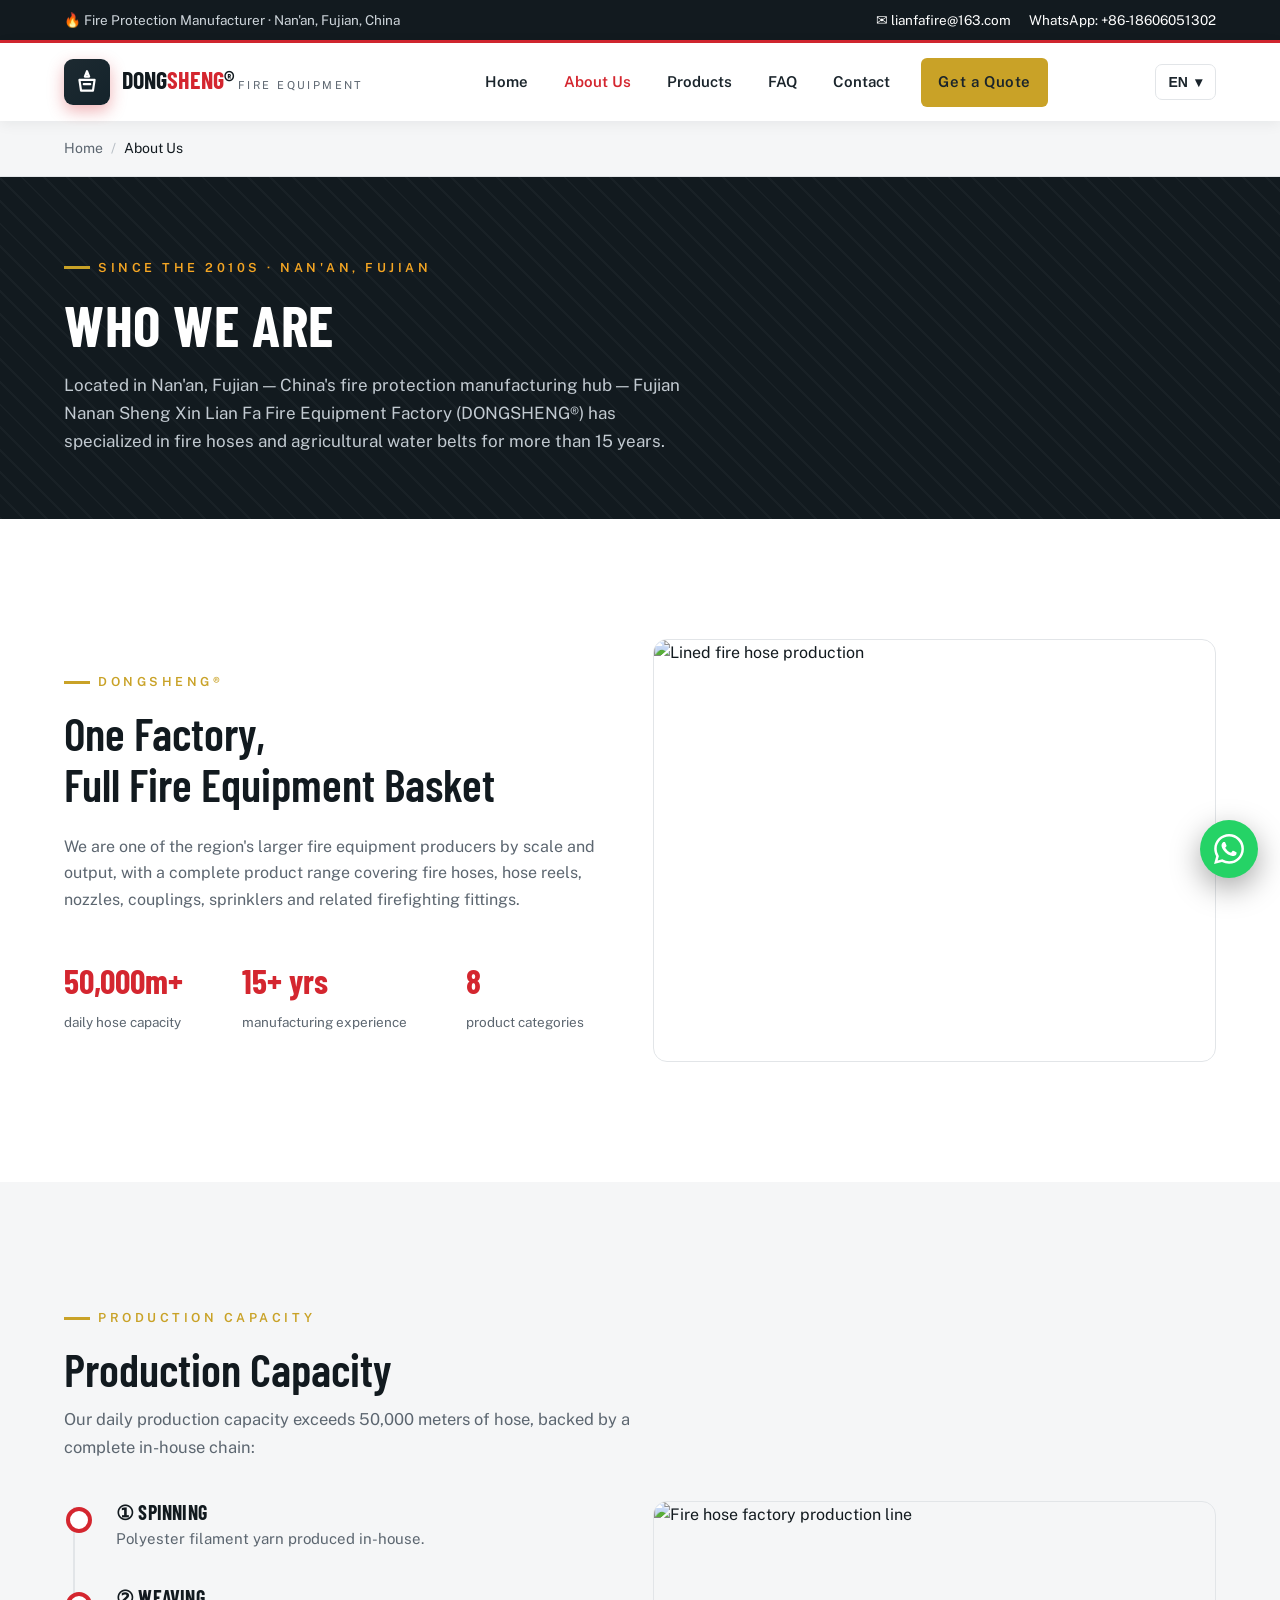
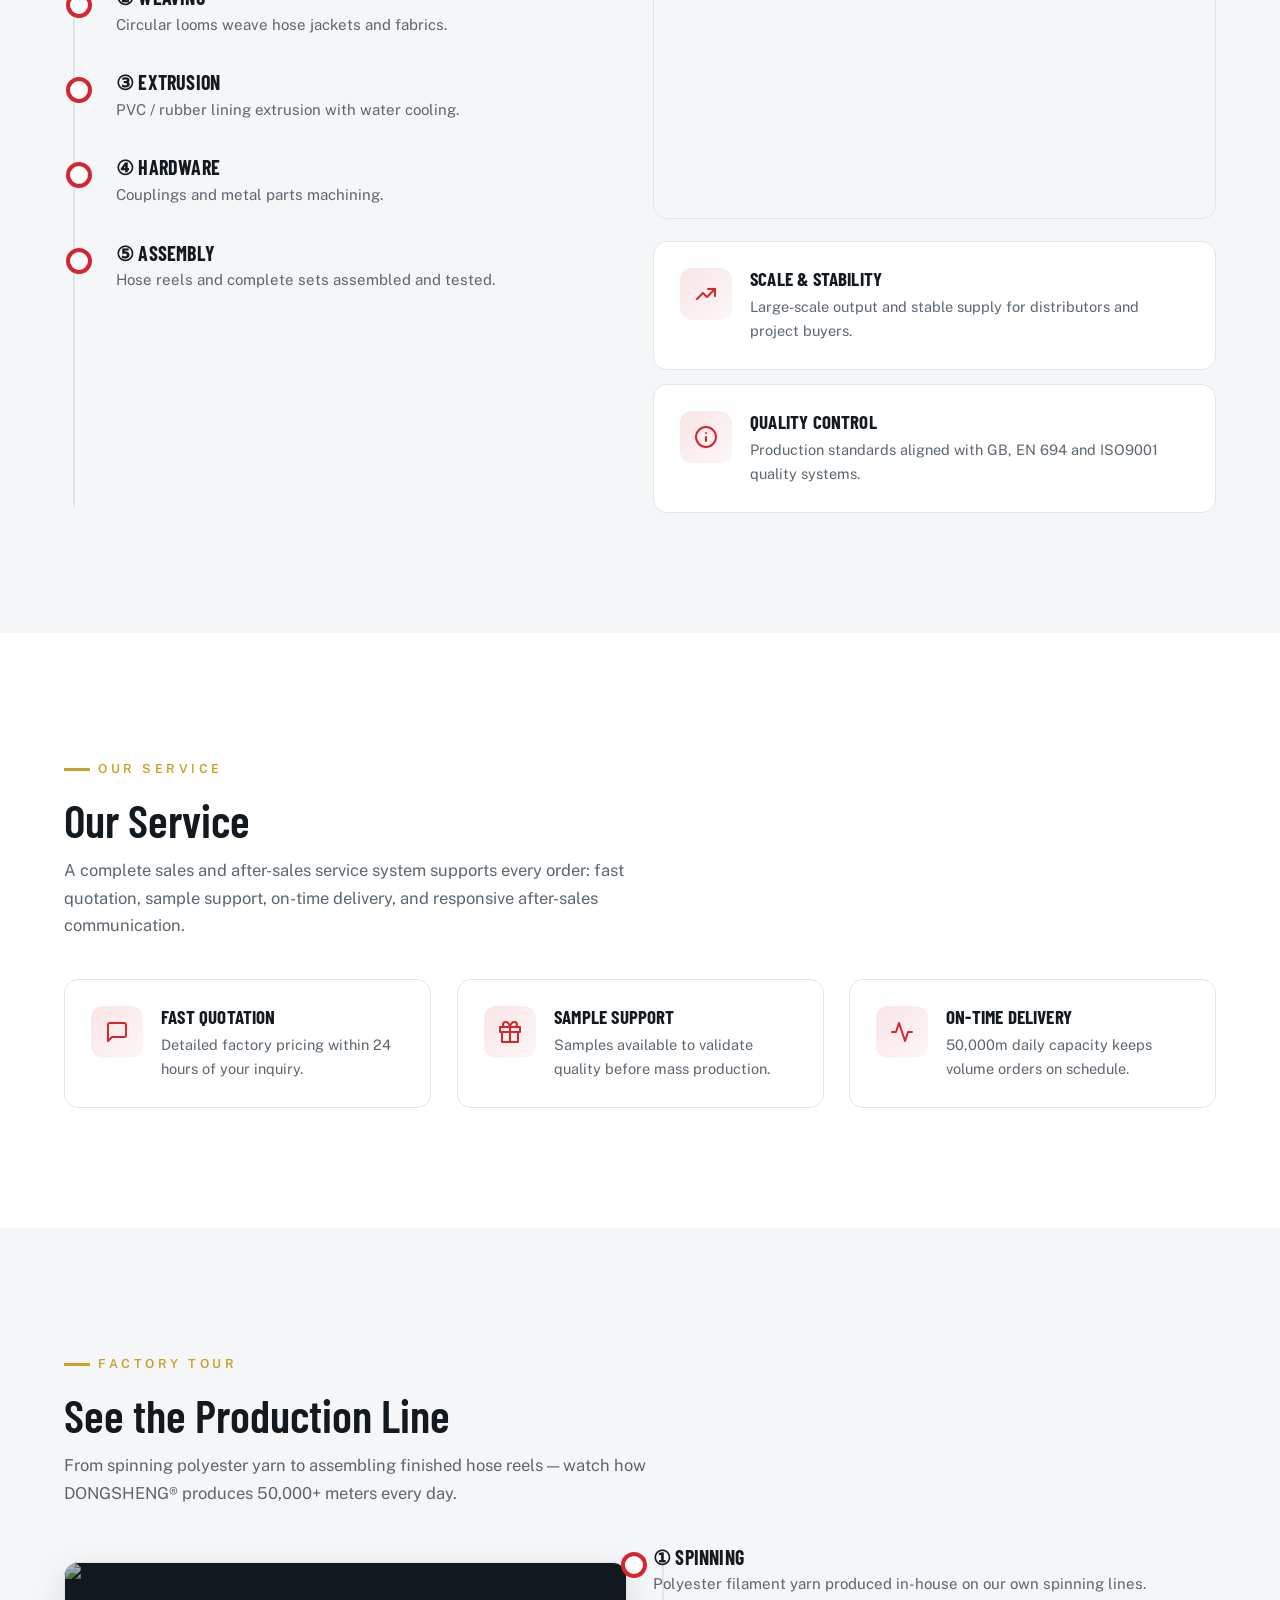
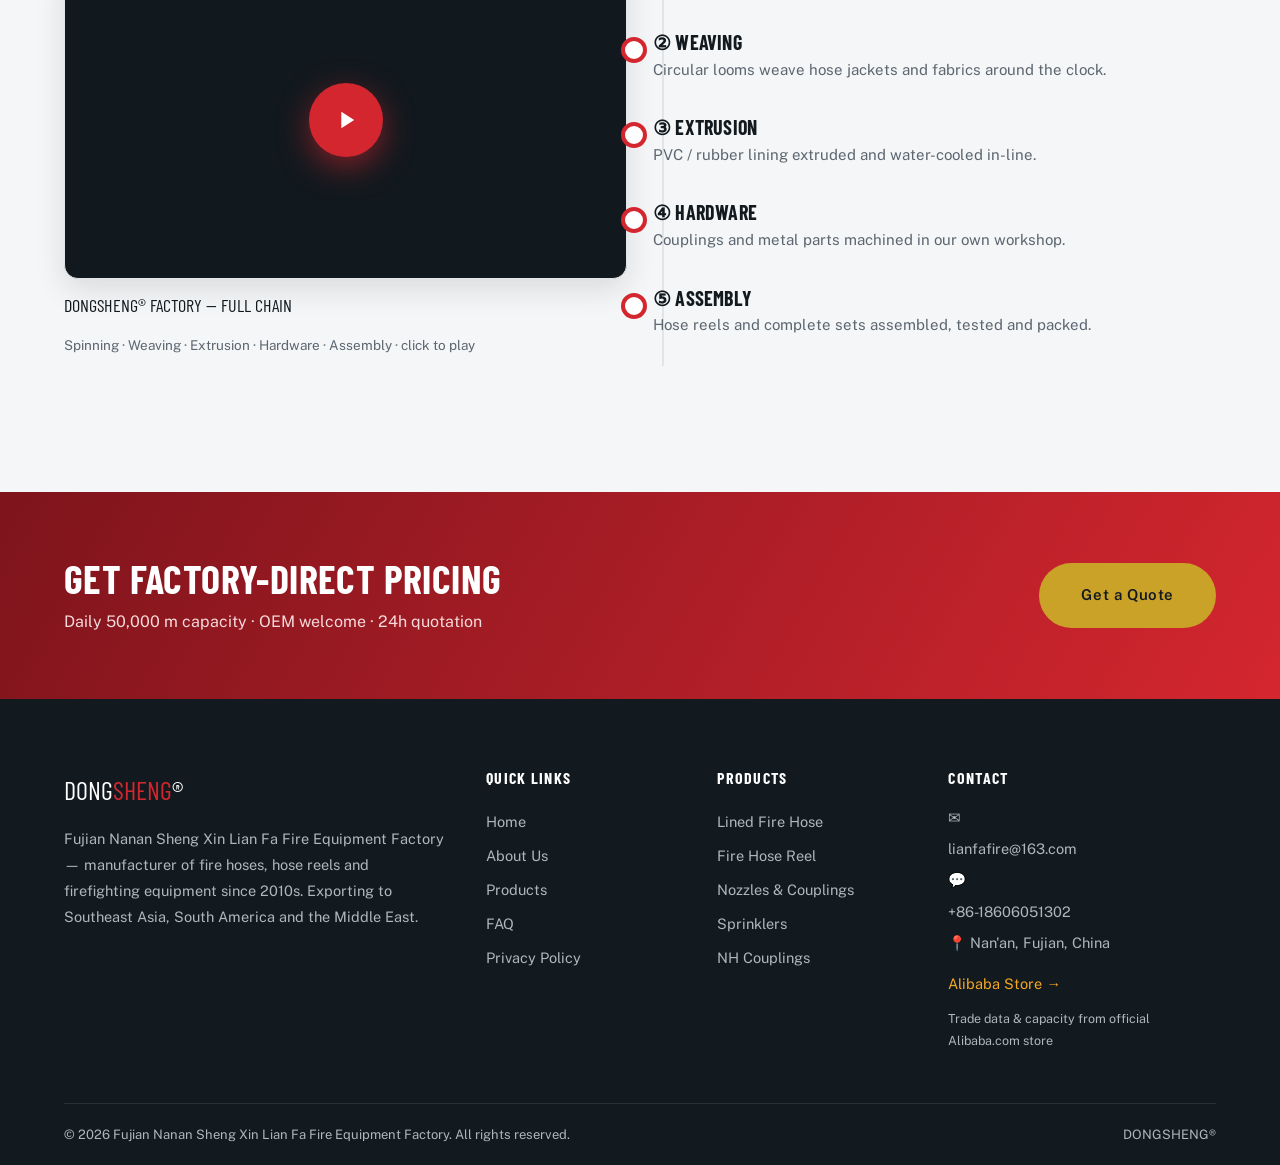
==== commit 07c27b28: "Cache busting v2 for CSS/JS" ====
--- a/about.html
+++ b/about.html
@@ -12,7 +12,7 @@
   <link rel="preconnect" href="https://fonts.googleapis.com">
   <link rel="preconnect" href="https://fonts.gstatic.com" crossorigin>
   <link href="https://fonts.googleapis.com/css2?family=Barlow+Condensed:wght@500;600;700&family=Public+Sans:wght@400;500;600;700&display=swap" rel="stylesheet">
-  <link rel="stylesheet" href="assets/styles.css">
+  <link rel="stylesheet" href="assets/styles.css?v=v2">
   <link rel="icon" href="data:image/svg+xml,%3Csvg xmlns='http://www.w3.org/2000/svg' viewBox='0 0 32 32'%3E%3Crect width='32' height='32' rx='7' fill='%23d4262f'/%3E%3Ctext x='16' y='23' font-family='Arial' font-size='17' font-weight='bold' fill='white' text-anchor='middle'%3EDS%3C/text%3E%3C/svg%3E">
   <meta name="twitter:card" content="summary_large_image">
   <meta name="twitter:title" content="DONGSHENG Fire Equipment | Fire Hoses, Reels, Sprinklers">
@@ -241,7 +241,7 @@
     </div>
   </footer>
 
-  <script src="assets/i18n.js"></script>
-  <script src="assets/script.js"></script>
+  <script src="assets/i18n.js?v=v2"></script>
+  <script src="assets/script.js?v=v2"></script>
 </body>
 </html>
--- a/assets/styles.css
+++ b/assets/styles.css
@@ -26,7 +26,7 @@
 
 * { margin: 0; padding: 0; box-sizing: border-box; }
 
-html { scroll-behavior: smooth; }
+/* native smooth scroll disabled — Lenis provides damped smooth scrolling */
 
 body {
   font-family: var(--font-body);
@@ -73,8 +73,8 @@
 .btn-red:hover { background: var(--red-dark); transform: translateY(-2px); box-shadow: 0 12px 26px rgba(212, 38, 47, 0.35); }
 .btn-amber { background: var(--amber); color: var(--ink); }
 .btn-amber:hover { background: #e8951a; transform: translateY(-2px); }
-.btn-ghost { background: transparent; color: #fff; border-color: rgba(255,255,255,0.45); }
-.btn-ghost:hover { border-color: #fff; background: rgba(255,255,255,0.08); }
+.btn-ghost { background: rgba(255,255,255,0.06); color: #fff; border-color: #ffffff; }
+.btn-ghost:hover { border-color: #fff; background: rgba(255,255,255,0.16); }
 .btn-dark { background: var(--ink); color: #fff; }
 .btn-dark:hover { background: var(--ink-2); }
 .btn-lg { padding: 18px 40px; font-size: 19px; }
@@ -156,8 +156,8 @@
 .hero {
   position: relative; color: #fff; overflow: hidden;
   background:
-    linear-gradient(115deg, rgba(13,17,21,0.96) 0%, rgba(19,24,29,0.88) 55%, rgba(212,38,47,0.55) 100%),
-    repeating-linear-gradient(45deg, rgba(255,255,255,0.035) 0 2px, transparent 2px 14px),
+    linear-gradient(115deg, rgba(17,22,27,0.82) 0%, rgba(23,30,37,0.72) 55%, rgba(180,28,38,0.72) 100%),
+    repeating-linear-gradient(45deg, rgba(255,255,255,0.04) 0 2px, transparent 2px 16px),
     var(--ink);
 }
 .hero::after {
@@ -175,7 +175,7 @@
 }
 .hero-tag .dot { width: 8px; height: 8px; border-radius: 50%; background: var(--amber); animation: pulse 1.6s infinite; }
 
-.hero h1 { font-size: clamp(42px, 6.4vw, 78px); font-weight: 700; text-transform: uppercase; max-width: 780px; }
+.hero h1 { font-size: clamp(42px, 6.4vw, 78px); font-weight: 700; text-transform: uppercase; max-width: 780px; color: #ffffff; text-shadow: 0 2px 24px rgba(0,0,0,0.35); }
 .hero h1 .hl { color: var(--amber); }
 .hero p { font-size: 18.5px; max-width: 620px; margin: 22px 0 34px; color: #d9dee3; }
 .hero-actions { display: flex; gap: 16px; flex-wrap: wrap; }
@@ -312,9 +312,24 @@
 .page-hero h1 { font-size: clamp(36px, 5vw, 58px); text-transform: uppercase; }
 .page-hero p { color: #c2cad1; max-width: 620px; margin-top: 14px; font-size: 17px; }
 
-/* ---------- Reveal animation ---------- */
-.reveal { opacity: 0; transform: translateY(26px); transition: opacity 0.7s ease, transform 0.7s ease; }
-.reveal.visible { opacity: 1; transform: none; }
+/* ---------- Reveal animation ----------
+   Content is visible by default (robustness: never hide content behind JS).
+   JS adds .reveal-pre only when IntersectionObserver is available, enabling
+   a damped fade-up on scroll without risking blank content. */
+.reveal { opacity: 1; transform: none; }
+.reveal.reveal-pre {
+  opacity: 0; transform: translateY(28px);
+  transition: opacity 0.8s cubic-bezier(0.22, 0.61, 0.36, 1),
+              transform 0.8s cubic-bezier(0.22, 0.61, 0.36, 1);
+  will-change: opacity, transform;
+}
+.reveal.reveal-pre.visible { opacity: 1; transform: none; }
+
+/* Lenis smooth-scroll (damped inertia) */
+html.lenis, html.lenis body { height: auto; }
+.lenis.lenis-smooth { scroll-behavior: auto !important; }
+.lenis.lenis-smooth [data-lenis-prevent] { overscroll-behavior: contain; }
+.lenis.lenis-stopped { overflow: hidden; }
 
 /* ---------- Footer ---------- */
 .footer { background: var(--ink); color: #aeb7bf; padding: 70px 0 0; font-size: 14.5px; }
@@ -442,3 +457,112 @@
 .data-cell b { font-family: var(--font-head); font-size: clamp(30px, 3.6vw, 46px); display: block; }
 .data-cell span { font-size: 13.5px; letter-spacing: 0.08em; text-transform: uppercase; opacity: 0.85; }
 @media (max-width: 760px) { .data-grid { grid-template-columns: repeat(2, 1fr); } }
+
+/* ============================================================
+   YUQING-style premium redesign (v2.0) — dark, serif, gold accents
+   ============================================================ */
+:root {
+  --gold: #C9A227;
+  --gold-soft: #e6c96a;
+  --ink: #121a1f;
+  --ink-2: #1a242b;
+  --ink-3: #223039;
+  --font-head: "Playfair Display", "Barlow Condensed", Georgia, serif;
+  --font-body: "Inter", "Public Sans", "Segoe UI", sans-serif;
+  --radius: 14px;
+}
+
+/* capsule buttons everywhere */
+.btn { border-radius: 999px; letter-spacing: 0.04em; font-family: var(--font-body); font-weight: 600; font-size: 15px; text-transform: none; }
+.btn-red { background: var(--gold); color: #121a1f; }
+.btn-red:hover { background: var(--gold-soft); box-shadow: 0 12px 26px rgba(201,162,39,0.35); }
+.btn-amber { background: var(--gold); color: #121a1f; }
+.btn-amber:hover { background: var(--gold-soft); }
+.btn-ghost { background: rgba(255,255,255,0.04); color: #fff; border-color: rgba(255,255,255,0.85); }
+
+/* gold italic emphasis word */
+.hl-gold { color: var(--gold); font-style: italic; }
+
+/* section breathing room */
+.section { padding: 120px 0; }
+.section-tight { padding: 90px 0; }
+
+/* ---------- Hero v2: full-screen video + translucent overlay ---------- */
+.hero {
+  position: relative; color: #fff; overflow: hidden; min-height: 92vh;
+  display: flex; align-items: center; justify-content: center; text-align: center;
+  background: #0e161a;
+}
+.hero-bg { position: absolute; inset: 0; z-index: 0; }
+.hero-bg video { width: 100%; height: 100%; object-fit: cover; opacity: 0.42; filter: saturate(0.9); }
+.hero-overlay {
+  position: absolute; inset: 0; z-index: 1;
+  background:
+    linear-gradient(180deg, rgba(14,22,26,0.72) 0%, rgba(14,22,26,0.38) 45%, rgba(14,22,26,0.82) 100%),
+    radial-gradient(ellipse at center, transparent 30%, rgba(14,22,26,0.5) 100%);
+}
+.hero .container { position: relative; z-index: 2; padding-top: 90px; padding-bottom: 110px; max-width: 1000px; }
+.hero-eyebrow {
+  font-size: 13px; letter-spacing: 0.3em; text-transform: uppercase; color: var(--gold);
+  margin-bottom: 26px; font-weight: 600;
+}
+.hero h1 {
+  font-family: var(--font-head); font-size: clamp(46px, 7vw, 84px); font-weight: 600;
+  line-height: 1.06; letter-spacing: -0.01em; text-transform: none; color: #fff;
+  text-shadow: 0 4px 40px rgba(0,0,0,0.5); margin: 0 auto; max-width: 900px;
+}
+.hero h1 .hl-gold { color: var(--gold); font-style: italic; }
+.hero p { font-size: 17px; color: rgba(255,255,255,0.88); max-width: 620px; margin: 24px auto 38px; font-weight: 400; }
+.hero-actions { display: flex; gap: 16px; justify-content: center; flex-wrap: wrap; }
+.hero .btn { padding: 16px 38px; font-size: 15px; }
+.hero-stats { display: none; }
+
+/* scroll indicator */
+.scroll-ind {
+  position: absolute; left: 50%; bottom: 34px; transform: translateX(-50%); z-index: 3;
+  display: flex; flex-direction: column; align-items: center; gap: 10px; color: #fff;
+  font-size: 11px; letter-spacing: 0.34em; text-transform: uppercase;
+}
+.scroll-ind .line { width: 1px; height: 54px; background: linear-gradient(180deg, #fff, transparent); animation: scrolldown 2s ease-in-out infinite; }
+@keyframes scrolldown { 0% { transform: scaleY(0); transform-origin: top; } 50% { transform: scaleY(1); transform-origin: top; } 51% { transform-origin: bottom; } 100% { transform: scaleY(0); transform-origin: bottom; } }
+
+/* slim data strip below hero */
+.hero-data { border-top: 1px solid rgba(255,255,255,0.14); border-bottom: 1px solid rgba(255,255,255,0.14); background: var(--ink); }
+.hero-data .container { display: grid; grid-template-columns: repeat(4, 1fr); gap: 20px; padding: 26px 24px; }
+.hero-data .d-cell { text-align: center; }
+.hero-data .d-cell b { font-family: var(--font-head); font-size: 30px; color: #fff; display: block; font-weight: 600; }
+.hero-data .d-cell b em { color: var(--gold); font-style: italic; }
+.hero-data .d-cell span { font-size: 12px; letter-spacing: 0.14em; text-transform: uppercase; color: rgba(255,255,255,0.6); }
+@media (max-width: 760px) { .hero-data .container { grid-template-columns: repeat(2, 1fr); } }
+
+/* floating WhatsApp button */
+.wa-float {
+  position: fixed; right: 22px; bottom: 22px; z-index: 200; width: 58px; height: 58px;
+  border-radius: 50%; background: #25D366; color: #fff; display: grid; place-items: center;
+  box-shadow: 0 10px 30px rgba(0,0,0,0.35); transition: transform 0.25s;
+}
+.wa-float:hover { transform: scale(1.1); }
+.wa-float svg { width: 30px; height: 30px; }
+
+/* serif section headings */
+.section-title { font-family: var(--font-head); font-weight: 600; text-transform: none; letter-spacing: 0; }
+.eyebrow { color: var(--gold); font-family: var(--font-body); font-size: 12.5px; letter-spacing: 0.28em; }
+.eyebrow::before { background: var(--gold); }
+
+/* nav CTA */
+.nav-cta { background: var(--gold); color: #121a1f; }
+.nav-cta:hover { background: var(--gold-soft); }
+
+/* pride section dark theme with gold accents */
+.pride { background: var(--ink); }
+.pride h2 em { color: var(--gold); }
+.pride-step::before { color: var(--gold); }
+.pride-tag { color: var(--gold); }
+
+/* cert badges capsule */
+.cert-item { border-radius: 999px; }
+
+/* top bar + header */
+.topbar { background: var(--ink); }
+.header { background: rgba(255,255,255,0.96); backdrop-filter: blur(8px); }
+.logo-mark { background: linear-gradient(135deg, #1d2a31, #14232b); color: var(--gold); }
